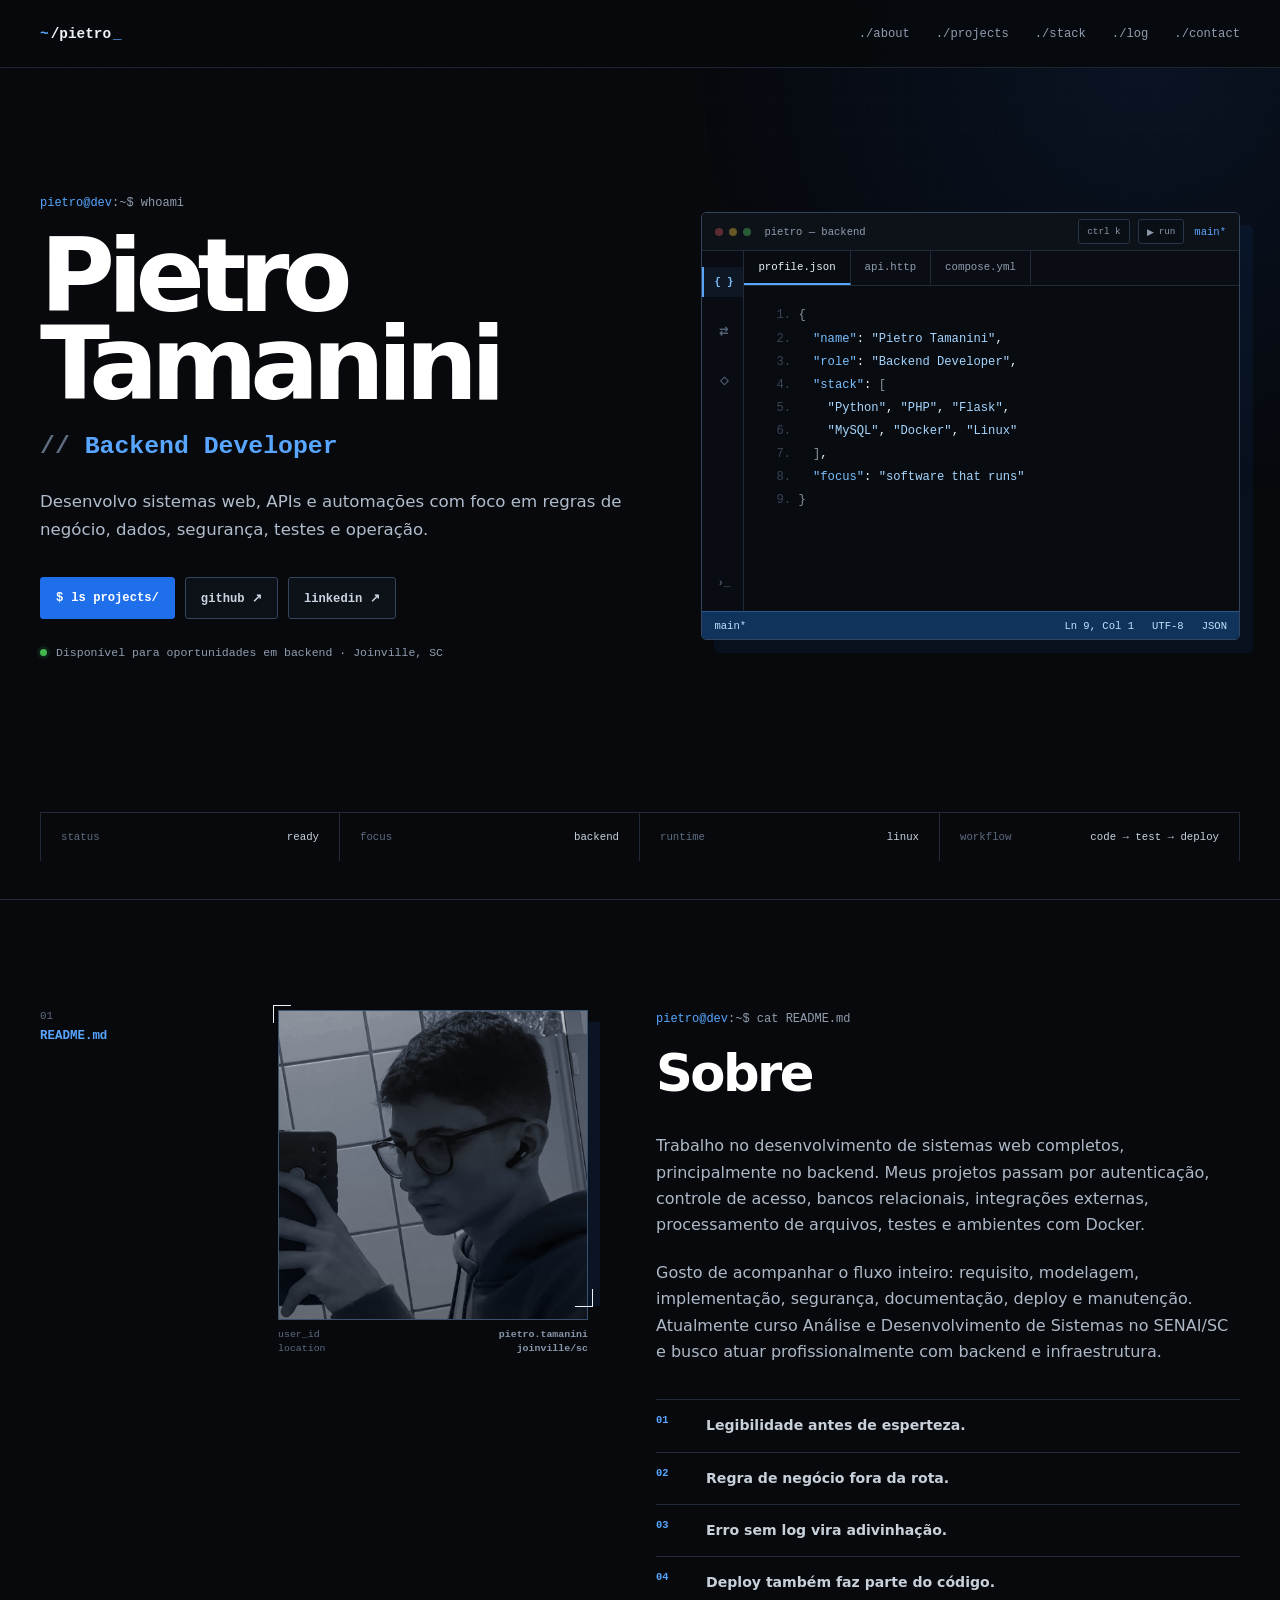
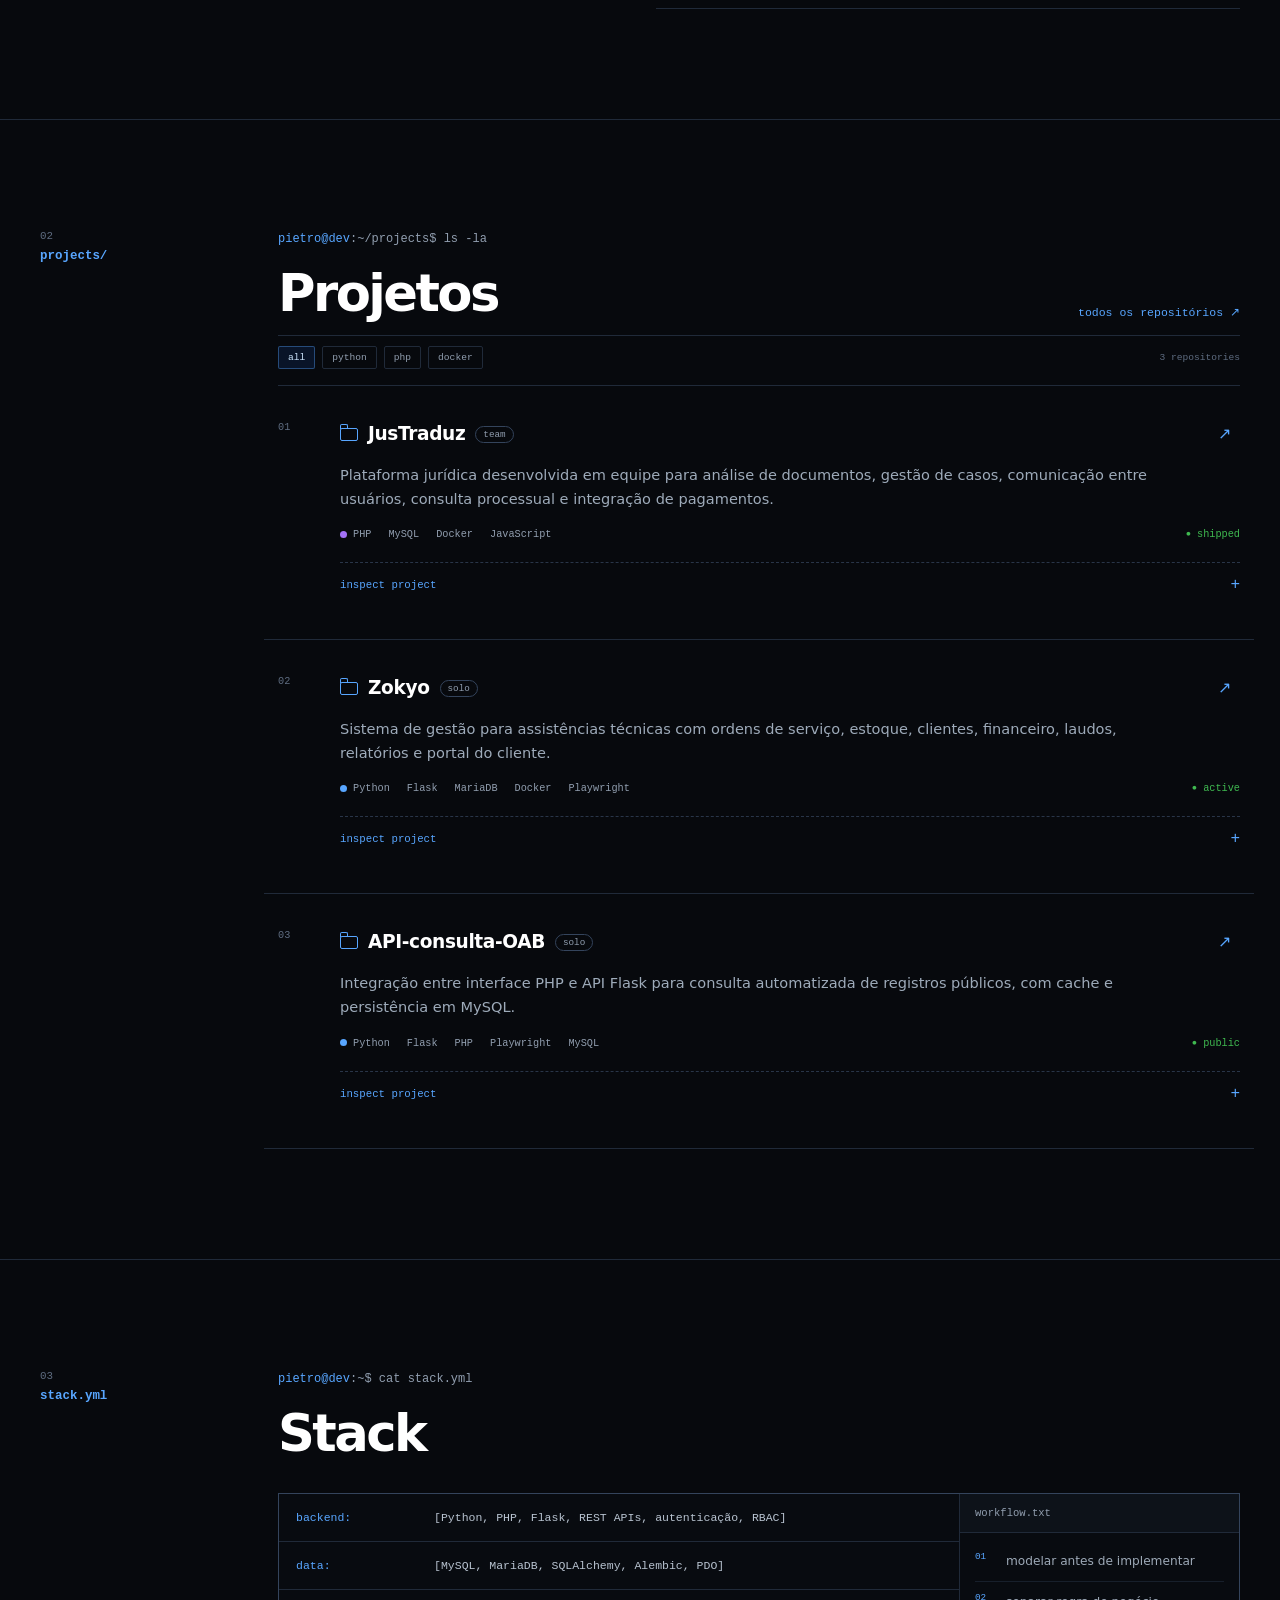
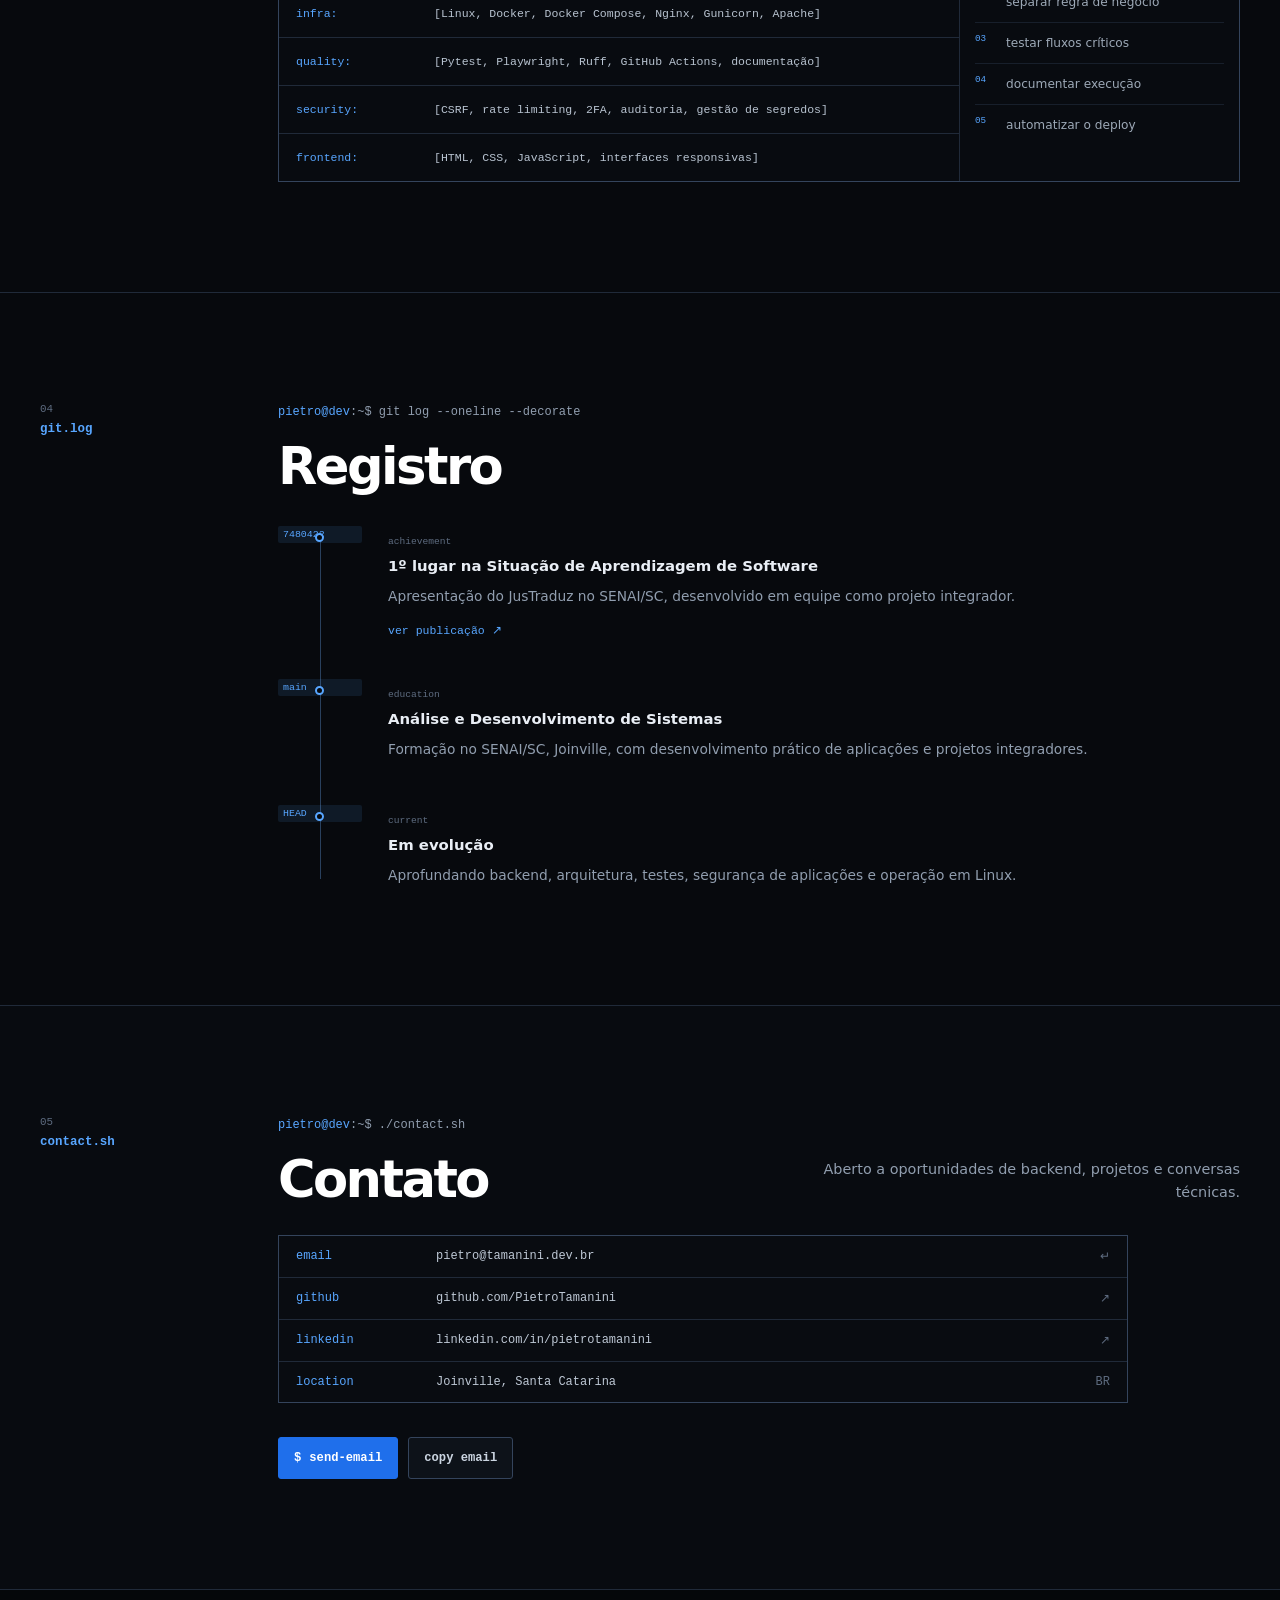
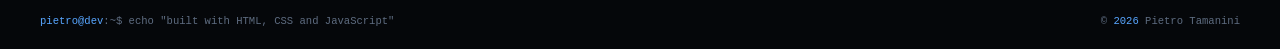
==== index.html @ c12c72de "melhoria do portifolio" ====
<!doctype html>
<html lang="pt-BR">
<head>
  <meta charset="utf-8">
  <meta name="viewport" content="width=device-width, initial-scale=1">
  <meta name="theme-color" content="#07090d">
  <meta name="color-scheme" content="dark">

  <title>Pietro Tamanini — Backend Developer</title>
  <meta name="description" content="Portfólio de Pietro Tamanini, desenvolvedor backend com projetos em Python, PHP, APIs REST, MySQL, Docker e Linux.">
  <meta name="author" content="Pietro Tamanini">
  <meta name="robots" content="index, follow">
  <link rel="canonical" href="https://pietro.tamanini.dev.br/">

  <meta property="og:type" content="website">
  <meta property="og:locale" content="pt_BR">
  <meta property="og:title" content="Pietro Tamanini — Backend Developer">
  <meta property="og:description" content="Backend, APIs, bancos de dados, automação e infraestrutura Linux.">
  <meta property="og:url" content="https://pietro.tamanini.dev.br/">
  <meta property="og:image" content="https://pietro.tamanini.dev.br/assets/img/og-cover.png">
  <meta property="og:image:width" content="1200">
  <meta property="og:image:height" content="630">
  <meta property="og:image:alt" content="Portfólio de Pietro Tamanini — Backend Developer">

  <meta name="twitter:card" content="summary_large_image">
  <meta name="twitter:title" content="Pietro Tamanini — Backend Developer">
  <meta name="twitter:description" content="Python, PHP, APIs REST, MySQL, Docker e Linux.">
  <meta name="twitter:image" content="https://pietro.tamanini.dev.br/assets/img/og-cover.png">
  <meta name="twitter:image:alt" content="Portfólio de Pietro Tamanini — Backend Developer">

  <link rel="icon" href="assets/img/favicon.svg" type="image/svg+xml">
  <link rel="apple-touch-icon" href="assets/img/apple-touch-icon.png">
  <link rel="manifest" href="site.webmanifest">
  <script>document.documentElement.classList.add("js");</script>
  <link rel="stylesheet" href="assets/css/style.css?v=20260718-interactive">

  <script type="application/ld+json">
  {
    "@context": "https://schema.org",
    "@type": "Person",
    "name": "Pietro Tamanini",
    "url": "https://pietro.tamanini.dev.br/",
    "image": "https://pietro.tamanini.dev.br/assets/img/pietro-tamanini.jpg",
    "jobTitle": "Desenvolvedor Backend",
    "address": {
      "@type": "PostalAddress",
      "addressLocality": "Joinville",
      "addressRegion": "SC",
      "addressCountry": "BR"
    },
    "sameAs": [
      "https://github.com/PietroTamanini",
      "https://www.linkedin.com/in/pietrotamanini/"
    ],
    "knowsAbout": [
      "Python", "PHP", "Flask", "APIs REST", "MySQL", "MariaDB",
      "Docker", "Linux", "Testes automatizados", "Automação"
    ]
  }
  </script>
</head>
<body>
  <div class="scroll-progress" aria-hidden="true"><span></span></div>
  <a class="skip-link" href="#main">Pular para o conteúdo</a>

  <header class="site-header">
    <div class="container header-inner">
      <a class="terminal-brand" href="#top" aria-label="Início">
        <span class="prompt">~</span><span>/pietro</span><span class="cursor" aria-hidden="true">_</span>
      </a>

      <button class="menu-toggle" type="button" aria-expanded="false" aria-controls="main-nav" aria-label="Abrir menu">
        <span></span><span></span><span></span>
      </button>

      <nav class="main-nav" id="main-nav" aria-label="Navegação principal">
        <a href="#about">./about</a>
        <a href="#projects">./projects</a>
        <a href="#stack">./stack</a>
        <a href="#log">./log</a>
        <a href="#contact">./contact</a>
      </nav>
    </div>
  </header>

  <main id="main">
    <section class="hero" id="top">
      <div class="container hero-grid">
        <div class="hero-copy reveal">
          <p class="command"><span>pietro@dev</span>:~$ whoami</p>
          <h1>Pietro<br>Tamanini</h1>
          <p class="role">Backend Developer</p>
          <p class="hero-text">
            Desenvolvo sistemas web, APIs e automações com foco em regras de negócio,
            dados, segurança, testes e operação.
          </p>

          <div class="hero-actions">
            <a class="button primary" href="#projects"><span>$</span> ls projects/</a>
            <a class="button" href="https://github.com/PietroTamanini" target="_blank" rel="me noopener noreferrer">github ↗</a>
            <a class="button" href="https://www.linkedin.com/in/pietrotamanini/" target="_blank" rel="me noopener noreferrer">linkedin ↗</a>
          </div>

          <div class="status-line">
            <span class="status-dot" aria-hidden="true"></span>
            Disponível para oportunidades em backend · Joinville, SC
          </div>
        </div>

        <div class="workspace reveal" aria-label="Editor com resumo técnico de Pietro Tamanini">
          <div class="workspace-titlebar">
            <div class="editor-dots" aria-hidden="true"><span></span><span></span><span></span></div>
            <span>pietro — backend</span>
            <div class="workspace-actions">
              <button class="workspace-command" type="button" data-command-palette aria-label="Abrir atalhos e comandos">ctrl k</button>
              <button class="workspace-run" type="button" data-run-editor title="Executar arquivo ativo (Ctrl + Enter)"><span aria-hidden="true">▶</span> run</button>
              <span class="workspace-branch">main*</span>
            </div>
          </div>

          <div class="workspace-main">
            <aside class="workspace-sidebar" aria-label="Atalhos do editor">
              <button class="sidebar-icon active" type="button" data-sidebar-file="profile" title="Abrir profile.json" aria-label="Abrir profile.json">{ }</button>
              <button class="sidebar-icon" type="button" data-sidebar-file="api" title="Abrir api.http" aria-label="Abrir api.http">⇄</button>
              <button class="sidebar-icon" type="button" data-sidebar-file="docker" title="Abrir compose.yml" aria-label="Abrir compose.yml">◇</button>
              <button class="sidebar-icon terminal-icon" type="button" data-terminal-toggle title="Abrir terminal (Ctrl + `)" aria-label="Abrir terminal">›_</button>
            </aside>

            <div class="workspace-editor">
              <div class="editor-tabs" role="tablist" aria-label="Arquivos do editor" aria-orientation="horizontal">
                <button class="editor-tab active" type="button" role="tab" aria-selected="true" aria-controls="panel-profile" id="tab-profile" data-editor-tab="profile" tabindex="0">profile.json</button>
                <button class="editor-tab" type="button" role="tab" aria-selected="false" aria-controls="panel-api" id="tab-api" data-editor-tab="api" tabindex="-1">api.http</button>
                <button class="editor-tab" type="button" role="tab" aria-selected="false" aria-controls="panel-docker" id="tab-docker" data-editor-tab="docker" tabindex="-1">compose.yml</button>
              </div>

              <div class="editor-panel active" id="panel-profile" role="tabpanel" aria-labelledby="tab-profile" data-editor-panel="profile">
                <ol class="code-lines">
                  <li><code><span class="syntax-gray">{</span></code></li>
                  <li><code>  <span class="syntax-blue">"name"</span>: <span class="syntax-string">"Pietro Tamanini"</span>,</code></li>
                  <li><code>  <span class="syntax-blue">"role"</span>: <span class="syntax-string">"Backend Developer"</span>,</code></li>
                  <li><code>  <span class="syntax-blue">"stack"</span>: <span class="syntax-gray">[</span></code></li>
                  <li><code>    <span class="syntax-string">"Python"</span>, <span class="syntax-string">"PHP"</span>, <span class="syntax-string">"Flask"</span>,</code></li>
                  <li><code>    <span class="syntax-string">"MySQL"</span>, <span class="syntax-string">"Docker"</span>, <span class="syntax-string">"Linux"</span></code></li>
                  <li><code>  <span class="syntax-gray">]</span>,</code></li>
                  <li><code>  <span class="syntax-blue">"focus"</span>: <span class="syntax-string">"software that runs"</span></code></li>
                  <li><code><span class="syntax-gray">}</span></code></li>
                </ol>
              </div>

              <div class="editor-panel" id="panel-api" role="tabpanel" aria-labelledby="tab-api" data-editor-panel="api" hidden>
                <ol class="code-lines">
                  <li><code><span class="syntax-comment">### health check</span></code></li>
                  <li><code><span class="syntax-method">GET</span> <span class="syntax-string">https://api.local/health</span></code></li>
                  <li><code>Accept: application/json</code></li>
                  <li><code></code></li>
                  <li><code><span class="syntax-gray">HTTP/1.1</span> <span class="syntax-number">200</span> OK</code></li>
                  <li><code><span class="syntax-gray">{</span></code></li>
                  <li><code>  <span class="syntax-blue">"status"</span>: <span class="syntax-string">"ready"</span>,</code></li>
                  <li><code>  <span class="syntax-blue">"database"</span>: <span class="syntax-string">"connected"</span></code></li>
                  <li><code><span class="syntax-gray">}</span></code></li>
                </ol>
              </div>

              <div class="editor-panel" id="panel-docker" role="tabpanel" aria-labelledby="tab-docker" data-editor-panel="docker" hidden>
                <ol class="code-lines">
                  <li><code><span class="syntax-blue">services</span>:</code></li>
                  <li><code>  <span class="syntax-blue">app</span>:</code></li>
                  <li><code>    build: .</code></li>
                  <li><code>    depends_on:</code></li>
                  <li><code>      - database</code></li>
                  <li><code>  <span class="syntax-blue">database</span>:</code></li>
                  <li><code>    image: mariadb:latest</code></li>
                  <li><code>    restart: unless-stopped</code></li>
                  <li><code><span class="syntax-comment"># reproducible by default</span></code></li>
                </ol>
              </div>
            </div>
          </div>

          <div class="workspace-terminal" data-workspace-terminal aria-hidden="true">
            <div class="terminal-toolbar">
              <span>TERMINAL</span>
              <span class="terminal-shortcut">ctrl + `</span>
              <button type="button" data-terminal-close aria-label="Fechar terminal">×</button>
            </div>
            <div class="terminal-output" id="terminal-output" aria-live="polite" aria-atomic="false">
              <p><span class="terminal-prompt">pietro@dev:~$</span> <span>type <code>help</code> to list commands</span></p>
            </div>
            <form class="terminal-form" data-terminal-form autocomplete="off">
              <label for="terminal-input" class="sr-only">Comando do terminal</label>
              <span class="terminal-prompt" aria-hidden="true">pietro@dev:~$</span>
              <input id="terminal-input" name="command" type="text" inputmode="text" spellcheck="false" autocapitalize="off" placeholder="help" aria-describedby="terminal-hint">
              <button type="submit">run</button>
            </form>
            <p class="terminal-hint" id="terminal-hint">Atalhos: / abre o terminal · Ctrl+Enter executa o arquivo · Ctrl+K abre comandos</p>
          </div>

          <div class="editor-status" aria-live="polite">
            <span>main*</span>
            <span id="editor-position">Ln 9, Col 1</span>
            <span>UTF-8</span>
            <span id="editor-language">JSON</span>
          </div>
        </div>
      </div>

      <div class="container runtime-strip reveal" aria-label="Resumo profissional">
        <div><span>status</span><strong>ready</strong></div>
        <div><span>focus</span><strong>backend</strong></div>
        <div><span>runtime</span><strong>linux</strong></div>
        <div><span>workflow</span><strong>code → test → deploy</strong></div>
      </div>
    </section>

    <section class="section" id="about">
      <div class="container section-grid">
        <header class="section-label reveal">
          <span>01</span>
          <p>README.md</p>
        </header>

        <div class="section-content about-layout reveal">
          <div class="portrait-frame">
            <picture>
              <source srcset="assets/img/pietro-tamanini.webp" type="image/webp">
              <img src="assets/img/pietro-tamanini.jpg" alt="Pietro Tamanini" width="900" height="900" loading="lazy">
            </picture>
            <span class="portrait-corner corner-a" aria-hidden="true"></span>
            <span class="portrait-corner corner-b" aria-hidden="true"></span>
            <div class="portrait-meta"><span>user_id</span><strong>pietro.tamanini</strong><span>location</span><strong>joinville/sc</strong></div>
          </div>

          <div class="readme">
            <p class="command"><span>pietro@dev</span>:~$ cat README.md</p>
            <h2>Sobre</h2>
            <p>
              Trabalho no desenvolvimento de sistemas web completos, principalmente no backend.
              Meus projetos passam por autenticação, controle de acesso, bancos relacionais,
              integrações externas, processamento de arquivos, testes e ambientes com Docker.
            </p>
            <p>
              Gosto de acompanhar o fluxo inteiro: requisito, modelagem, implementação, segurança,
              documentação, deploy e manutenção. Atualmente curso Análise e Desenvolvimento de
              Sistemas no SENAI/SC e busco atuar profissionalmente com backend e infraestrutura.
            </p>

            <div class="principles" aria-label="Princípios de desenvolvimento">
              <div><span>01</span><p>Legibilidade antes de esperteza.</p></div>
              <div><span>02</span><p>Regra de negócio fora da rota.</p></div>
              <div><span>03</span><p>Erro sem log vira adivinhação.</p></div>
              <div><span>04</span><p>Deploy também faz parte do código.</p></div>
            </div>
          </div>
        </div>
      </div>
    </section>

    <section class="section" id="projects">
      <div class="container section-grid">
        <header class="section-label reveal">
          <span>02</span>
          <p>projects/</p>
        </header>

        <div class="section-content reveal">
          <div class="section-title-row">
            <div>
              <p class="command"><span>pietro@dev</span>:~/projects$ ls -la</p>
              <h2>Projetos</h2>
            </div>
            <a class="plain-link" href="https://github.com/PietroTamanini?tab=repositories" target="_blank" rel="noopener noreferrer">todos os repositórios ↗</a>
          </div>

          <div class="project-toolbar">
            <div class="project-filters" role="group" aria-label="Filtrar projetos por tecnologia">
              <button class="project-filter active" type="button" data-project-filter="all" aria-pressed="true">all</button>
              <button class="project-filter" type="button" data-project-filter="python" aria-pressed="false">python</button>
              <button class="project-filter" type="button" data-project-filter="php" aria-pressed="false">php</button>
              <button class="project-filter" type="button" data-project-filter="docker" aria-pressed="false">docker</button>
            </div>
            <p class="project-count" aria-live="polite"><span id="project-count">3</span> repositories</p>
          </div>

          <div class="repo-list">
            <article class="repo-item featured" data-project-stack="php mysql docker javascript">
              <div class="repo-index">01</div>
              <div class="repo-main">
                <div class="repo-header">
                  <div>
                    <span class="folder-icon" aria-hidden="true"></span>
                    <h3><a href="https://github.com/TeamGHCP/JusTraduz" target="_blank" rel="noopener noreferrer">JusTraduz</a></h3>
                    <span class="visibility">team</span>
                  </div>
                  <a class="repo-link" href="https://github.com/TeamGHCP/JusTraduz" target="_blank" rel="noopener noreferrer" aria-label="Abrir JusTraduz no GitHub">↗</a>
                </div>
                <p class="repo-description">
                  Plataforma jurídica desenvolvida em equipe para análise de documentos, gestão de casos,
                  comunicação entre usuários, consulta processual e integração de pagamentos.
                </p>
                <div class="repo-footer">
                  <span><i class="language php"></i>PHP</span>
                  <span>MySQL</span>
                  <span>Docker</span>
                  <span>JavaScript</span>
                  <span class="repo-state">shipped</span>
                </div>

                <details class="repo-inspect">
                  <summary><span class="inspect-label">inspect project</span><span class="inspect-toggle" aria-hidden="true">+</span></summary>
                  <div class="inspect-grid">
                    <div>
                      <strong>Minha atuação</strong>
                      <p>Backend, integrações, banco de dados, segurança, infraestrutura e evolução do produto.</p>
                    </div>
                    <div>
                      <strong>Implementações</strong>
                      <p>RBAC, auditoria, armazenamento privado, filas de processamento, pagamentos e Docker.</p>
                    </div>
                    <pre aria-label="Fluxo simplificado"><code>client
  └─&gt; PHP application
       ├─&gt; MySQL
       ├─&gt; payment gateway
       └─&gt; document pipeline</code></pre>
                  </div>
                  <a class="inspect-link" href="https://www.linkedin.com/posts/guilherme-arthur-silveira_enfim-3-semestre-finalizado-hoje-foi-o-ugcPost-7480422148482916352-v_en/" target="_blank" rel="noopener noreferrer">1º lugar no SENAI/SC ↗</a>
                </details>
              </div>
            </article>

            <article class="repo-item" data-project-stack="python flask mariadb docker playwright">
              <div class="repo-index">02</div>
              <div class="repo-main">
                <div class="repo-header">
                  <div>
                    <span class="folder-icon" aria-hidden="true"></span>
                    <h3><a href="https://github.com/PietroTamanini/Zokyo" target="_blank" rel="noopener noreferrer">Zokyo</a></h3>
                    <span class="visibility">solo</span>
                  </div>
                  <a class="repo-link" href="https://github.com/PietroTamanini/Zokyo" target="_blank" rel="noopener noreferrer" aria-label="Abrir Zokyo no GitHub">↗</a>
                </div>
                <p class="repo-description">
                  Sistema de gestão para assistências técnicas com ordens de serviço, estoque,
                  clientes, financeiro, laudos, relatórios e portal do cliente.
                </p>
                <div class="repo-footer">
                  <span><i class="language python"></i>Python</span>
                  <span>Flask</span>
                  <span>MariaDB</span>
                  <span>Docker</span>
                  <span>Playwright</span>
                  <span class="repo-state">active</span>
                </div>

                <details class="repo-inspect">
                  <summary><span class="inspect-label">inspect project</span><span class="inspect-toggle" aria-hidden="true">+</span></summary>
                  <div class="inspect-grid">
                    <div>
                      <strong>Arquitetura</strong>
                      <p>Flask, blueprints, camada de serviços, SQLAlchemy, migrations e configuração por ambiente.</p>
                    </div>
                    <div>
                      <strong>Qualidade</strong>
                      <p>Pytest, Playwright, Ruff, health checks, Gunicorn, Nginx e Docker Compose.</p>
                    </div>
                    <pre aria-label="Estrutura simplificada"><code>app/
  ├─ routes/
  ├─ services/
  ├─ models/
  └─ templates/
tests/
migrations/</code></pre>
                  </div>
                </details>
              </div>
            </article>

            <article class="repo-item" data-project-stack="python php flask playwright mysql">
              <div class="repo-index">03</div>
              <div class="repo-main">
                <div class="repo-header">
                  <div>
                    <span class="folder-icon" aria-hidden="true"></span>
                    <h3><a href="https://github.com/PietroTamanini/API-consulta-OAB" target="_blank" rel="noopener noreferrer">API-consulta-OAB</a></h3>
                    <span class="visibility">solo</span>
                  </div>
                  <a class="repo-link" href="https://github.com/PietroTamanini/API-consulta-OAB" target="_blank" rel="noopener noreferrer" aria-label="Abrir API Consulta OAB no GitHub">↗</a>
                </div>
                <p class="repo-description">
                  Integração entre interface PHP e API Flask para consulta automatizada de registros públicos,
                  com cache e persistência em MySQL.
                </p>
                <div class="repo-footer">
                  <span><i class="language python"></i>Python</span>
                  <span>Flask</span>
                  <span>PHP</span>
                  <span>Playwright</span>
                  <span>MySQL</span>
                  <span class="repo-state">public</span>
                </div>

                <details class="repo-inspect">
                  <summary><span class="inspect-label">inspect project</span><span class="inspect-toggle" aria-hidden="true">+</span></summary>
                  <div class="inspect-grid">
                    <div>
                      <strong>Fluxo</strong>
                      <p>Consulta local, chamada à API, automação controlada, normalização e persistência.</p>
                    </div>
                    <div>
                      <strong>Objetivo</strong>
                      <p>Reduzir consultas repetidas e disponibilizar uma interface única para consumo dos dados.</p>
                    </div>
                    <pre aria-label="Fluxo simplificado"><code>PHP client
  └─&gt; Flask API
       ├─&gt; cache lookup
       ├─&gt; browser task
       └─&gt; MySQL persist</code></pre>
                  </div>
                </details>
              </div>
            </article>
          </div>
        </div>
      </div>
    </section>

    <section class="section" id="stack">
      <div class="container section-grid">
        <header class="section-label reveal">
          <span>03</span>
          <p>stack.yml</p>
        </header>

        <div class="section-content reveal">
          <p class="command"><span>pietro@dev</span>:~$ cat stack.yml</p>
          <h2>Stack</h2>

          <div class="stack-console">
            <div class="stack-file" role="table" aria-label="Competências técnicas">
              <div class="stack-row" role="row">
                <span class="stack-key" role="cell">backend:</span>
                <span role="cell">[Python, PHP, Flask, REST APIs, autenticação, RBAC]</span>
              </div>
              <div class="stack-row" role="row">
                <span class="stack-key" role="cell">data:</span>
                <span role="cell">[MySQL, MariaDB, SQLAlchemy, Alembic, PDO]</span>
              </div>
              <div class="stack-row" role="row">
                <span class="stack-key" role="cell">infra:</span>
                <span role="cell">[Linux, Docker, Docker Compose, Nginx, Gunicorn, Apache]</span>
              </div>
              <div class="stack-row" role="row">
                <span class="stack-key" role="cell">quality:</span>
                <span role="cell">[Pytest, Playwright, Ruff, GitHub Actions, documentação]</span>
              </div>
              <div class="stack-row" role="row">
                <span class="stack-key" role="cell">security:</span>
                <span role="cell">[CSRF, rate limiting, 2FA, auditoria, gestão de segredos]</span>
              </div>
              <div class="stack-row" role="row">
                <span class="stack-key" role="cell">frontend:</span>
                <span role="cell">[HTML, CSS, JavaScript, interfaces responsivas]</span>
              </div>
            </div>
            <aside class="stack-notes" aria-label="Forma de trabalho">
              <p class="stack-notes-title">workflow.txt</p>
              <ul>
                <li><span>01</span> modelar antes de implementar</li>
                <li><span>02</span> separar regra de negócio</li>
                <li><span>03</span> testar fluxos críticos</li>
                <li><span>04</span> documentar execução</li>
                <li><span>05</span> automatizar o deploy</li>
              </ul>
            </aside>
          </div>
        </div>
      </div>
    </section>

    <section class="section" id="log">
      <div class="container section-grid">
        <header class="section-label reveal">
          <span>04</span>
          <p>git.log</p>
        </header>

        <div class="section-content reveal">
          <p class="command"><span>pietro@dev</span>:~$ git log --oneline --decorate</p>
          <h2>Registro</h2>

          <div class="commit-log">
            <article class="commit-item">
              <code class="commit-hash">7480422</code>
              <div>
                <span class="commit-tag">achievement</span>
                <h3>1º lugar na Situação de Aprendizagem de Software</h3>
                <p>Apresentação do JusTraduz no SENAI/SC, desenvolvido em equipe como projeto integrador.</p>
                <a href="https://www.linkedin.com/posts/guilherme-arthur-silveira_enfim-3-semestre-finalizado-hoje-foi-o-ugcPost-7480422148482916352-v_en/" target="_blank" rel="noopener noreferrer">ver publicação ↗</a>
              </div>
            </article>
            <article class="commit-item">
              <code class="commit-hash">main</code>
              <div>
                <span class="commit-tag">education</span>
                <h3>Análise e Desenvolvimento de Sistemas</h3>
                <p>Formação no SENAI/SC, Joinville, com desenvolvimento prático de aplicações e projetos integradores.</p>
              </div>
            </article>
            <article class="commit-item">
              <code class="commit-hash">HEAD</code>
              <div>
                <span class="commit-tag">current</span>
                <h3>Em evolução</h3>
                <p>Aprofundando backend, arquitetura, testes, segurança de aplicações e operação em Linux.</p>
              </div>
            </article>
          </div>
        </div>
      </div>
    </section>

    <section class="section contact-section" id="contact">
      <div class="container section-grid">
        <header class="section-label reveal">
          <span>05</span>
          <p>contact.sh</p>
        </header>

        <div class="section-content contact-content reveal">
          <p class="command"><span>pietro@dev</span>:~$ ./contact.sh</p>
          <div class="contact-heading">
            <h2>Contato</h2>
            <p>Aberto a oportunidades de backend, projetos e conversas técnicas.</p>
          </div>

          <div class="contact-terminal">
            <div><span>email</span><a href="mailto:pietro@tamanini.dev.br">pietro@tamanini.dev.br</a><code>↵</code></div>
            <div><span>github</span><a href="https://github.com/PietroTamanini" target="_blank" rel="me noopener noreferrer">github.com/PietroTamanini</a><code>↗</code></div>
            <div><span>linkedin</span><a href="https://www.linkedin.com/in/pietrotamanini/" target="_blank" rel="me noopener noreferrer">linkedin.com/in/pietrotamanini</a><code>↗</code></div>
            <div><span>location</span><p>Joinville, Santa Catarina</p><code>BR</code></div>
          </div>

          <div class="contact-actions">
            <a class="button primary" href="mailto:pietro@tamanini.dev.br"><span>$</span> send-email</a>
            <button class="button copy-email" type="button" data-email="pietro@tamanini.dev.br">copy email</button>
          </div>
        </div>
      </div>
    </section>
  </main>

  <footer class="site-footer">
    <div class="container footer-inner">
      <p><span>pietro@dev</span>:~$ echo "built with HTML, CSS and JavaScript"</p>
      <p>© <span id="current-year">2026</span> Pietro Tamanini</p>
    </div>
  </footer>

  <div class="command-palette" data-command-dialog role="dialog" aria-modal="true" aria-labelledby="command-title" aria-hidden="true">
    <button class="command-backdrop" type="button" data-command-close tabindex="-1" aria-label="Fechar comandos"></button>
    <div class="command-box">
      <div class="command-search-row">
        <span aria-hidden="true">›</span>
        <label class="sr-only" for="command-search">Pesquisar comando</label>
        <input id="command-search" data-command-search type="search" placeholder="go to projects, open GitHub..." autocomplete="off" spellcheck="false">
        <kbd>esc</kbd>
      </div>
      <p id="command-title" class="command-caption">commands</p>
      <div class="command-list" data-command-list>
        <button type="button" data-command-action="terminal" data-keywords="terminal shell command"><span>Open terminal</span><kbd>ctrl `</kbd></button>
        <button type="button" data-command-target="#projects" data-keywords="projects repositories work"><span>Go to projects</span><kbd>02</kbd></button>
        <button type="button" data-command-target="#stack" data-keywords="stack skills technologies"><span>Go to stack</span><kbd>03</kbd></button>
        <button type="button" data-command-target="#contact" data-keywords="contact email hire"><span>Go to contact</span><kbd>05</kbd></button>
        <a href="https://github.com/PietroTamanini" target="_blank" rel="me noopener noreferrer" data-keywords="github profile repositories"><span>Open GitHub</span><kbd>↗</kbd></a>
        <a href="https://www.linkedin.com/in/pietrotamanini/" target="_blank" rel="me noopener noreferrer" data-keywords="linkedin profile network"><span>Open LinkedIn</span><kbd>↗</kbd></a>
      </div>
      <p class="command-empty" data-command-empty hidden>no command found</p>
    </div>
  </div>

  <div class="toast" role="status" aria-live="polite"></div>
  <script src="assets/js/main.js?v=20260718-interactive" defer></script>
</body>
</html>
---- assets/css/style.css ----
:root {
  --bg: #07090d;
  --bg-deep: #05070a;
  --bg-elevated: #0a0e14;
  --surface: #0d1219;
  --surface-2: #111824;
  --surface-3: #151e2b;
  --border: #202a39;
  --border-strong: #34445c;
  --text: #edf3fa;
  --muted: #919eaf;
  --subtle: #5e6c80;
  --blue: #58a6ff;
  --blue-strong: #1f6feb;
  --blue-bright: #79c0ff;
  --blue-dim: rgba(88, 166, 255, 0.11);
  --green: #3fb950;
  --purple: #a371f7;
  --yellow: #d29922;
  --red: #f85149;
  --max-width: 1200px;
  --header-height: 68px;
  --mono: "SFMono-Regular", Consolas, "Liberation Mono", Menlo, monospace;
  --sans: Inter, ui-sans-serif, system-ui, -apple-system, BlinkMacSystemFont, "Segoe UI", sans-serif;
}

*,
*::before,
*::after { box-sizing: border-box; }

html {
  scroll-behavior: smooth;
  scroll-padding-top: calc(var(--header-height) + 24px);
}

body {
  margin: 0;
  min-width: 320px;
  color: var(--text);
  background: var(--bg);
  font-family: var(--sans);
  line-height: 1.65;
  -webkit-font-smoothing: antialiased;
  text-rendering: optimizeLegibility;
}

body::before {
  position: fixed;
  z-index: -2;
  inset: 0;
  content: "";
  background-image:
    linear-gradient(rgba(255, 255, 255, .017) 1px, transparent 1px),
    linear-gradient(90deg, rgba(255, 255, 255, .017) 1px, transparent 1px);
  background-size: 32px 32px;
  mask-image: linear-gradient(to bottom, #000 0%, transparent 46%);
  pointer-events: none;
}

body::after {
  position: fixed;
  z-index: -1;
  top: 0;
  right: 0;
  width: min(52vw, 780px);
  height: 560px;
  content: "";
  background: radial-gradient(circle at 80% 10%, rgba(31, 111, 235, .10), transparent 62%);
  pointer-events: none;
}

body.menu-open { overflow: hidden; overscroll-behavior: none; }

::selection { color: #fff; background: var(--blue-strong); }

img, svg, picture { display: block; max-width: 100%; }
a { color: inherit; text-decoration: none; }
button, a { -webkit-tap-highlight-color: transparent; }
button { color: inherit; font: inherit; }

:focus-visible { outline: 2px solid var(--blue); outline-offset: 4px; }

.scroll-progress {
  position: fixed;
  z-index: 2000;
  top: 0;
  right: 0;
  left: 0;
  height: 2px;
  pointer-events: none;
}

.scroll-progress span {
  display: block;
  width: 0;
  height: 100%;
  background: var(--blue);
}

.skip-link {
  position: fixed;
  z-index: 9999;
  top: 12px;
  left: 12px;
  padding: 8px 12px;
  color: #fff;
  background: var(--blue-strong);
  font: .8rem var(--mono);
  border-radius: 3px;
  transform: translateY(-150%);
}

.skip-link:focus { transform: translateY(0); }

.container {
  width: min(calc(100% - 44px), var(--max-width));
  margin-inline: auto;
}

.site-header {
  position: sticky;
  z-index: 1000;
  top: 0;
  height: var(--header-height);
  background: rgba(7, 9, 13, .91);
  border-bottom: 1px solid rgba(32, 42, 57, .88);
  backdrop-filter: blur(14px);
}

.header-inner {
  height: 100%;
  display: flex;
  align-items: center;
  justify-content: space-between;
}

.terminal-brand {
  display: inline-flex;
  align-items: center;
  gap: 2px;
  color: var(--text);
  font: 700 .9rem var(--mono);
}

.terminal-brand .prompt,
.command span,
.footer-inner span { color: var(--blue); }

.cursor {
  color: var(--blue);
  animation: blink 1.05s steps(1) infinite;
}

@keyframes blink { 50% { opacity: 0; } }

.main-nav {
  display: flex;
  align-items: center;
  gap: 26px;
}

.main-nav a {
  position: relative;
  color: var(--muted);
  font: .76rem var(--mono);
  transition: color .16s ease;
}

.main-nav a::after {
  position: absolute;
  right: 0;
  bottom: -8px;
  left: 0;
  height: 1px;
  content: "";
  background: var(--blue);
  transform: scaleX(0);
  transform-origin: left;
  transition: transform .16s ease;
}

.main-nav a:hover,
.main-nav a.active,
.main-nav a[aria-current="location"] { color: var(--blue); }
.main-nav a.active::after,
.main-nav a[aria-current="location"]::after { transform: scaleX(1); }

.menu-toggle {
  display: none;
  width: 40px;
  height: 40px;
  padding: 0;
  background: var(--surface);
  border: 1px solid var(--border);
  border-radius: 3px;
  cursor: pointer;
}

.menu-toggle span {
  width: 17px;
  height: 1px;
  display: block;
  margin: 4px auto;
  background: var(--text);
  transition: transform .18s ease, opacity .18s ease;
}

.hero {
  min-height: calc(100vh - var(--header-height));
  min-height: calc(100svh - var(--header-height));
  display: grid;
  align-items: center;
  padding: 88px 0 0;
  border-bottom: 1px solid var(--border);
}

.hero-grid {
  display: grid;
  grid-template-columns: minmax(0, 1fr) minmax(460px, .92fr);
  align-items: center;
  gap: 76px;
}

.command {
  margin: 0 0 20px;
  color: var(--muted);
  font: .75rem/1.5 var(--mono);
}

.hero h1 {
  margin: 0;
  color: #fff;
  font: 790 clamp(3.8rem, 8vw, 7.2rem)/.86 var(--sans);
  letter-spacing: -.072em;
}

.role {
  margin: 24px 0 0;
  color: var(--blue);
  font: 650 clamp(1.15rem, 2vw, 1.55rem)/1.2 var(--mono);
}

.role::before { content: "// "; color: var(--subtle); }

.hero-text {
  max-width: 660px;
  margin: 27px 0 0;
  color: #b1bdcc;
  font-size: 1.04rem;
}

.hero-actions,
.contact-actions {
  display: flex;
  flex-wrap: wrap;
  gap: 10px;
  margin-top: 34px;
}

.button {
  min-height: 42px;
  display: inline-flex;
  align-items: center;
  justify-content: center;
  gap: 8px;
  padding: 9px 15px;
  color: #cbd5e1;
  background: var(--surface);
  border: 1px solid var(--border-strong);
  border-radius: 3px;
  font: 600 .76rem var(--mono);
  cursor: pointer;
  transition: border-color .16s ease, background .16s ease, color .16s ease, transform .16s ease;
}

.button:hover {
  color: #fff;
  background: var(--surface-2);
  border-color: #5a6f8d;
  transform: translateY(-1px);
}

.button.primary {
  color: #fff;
  background: var(--blue-strong);
  border-color: var(--blue-strong);
}

.button.primary:hover { background: #2f81f7; border-color: #2f81f7; }
.button:disabled { opacity: .72; cursor: default; transform: none; }

.status-line {
  display: flex;
  align-items: center;
  gap: 9px;
  margin-top: 27px;
  color: var(--muted);
  font: .72rem var(--mono);
}

.status-dot {
  width: 7px;
  height: 7px;
  background: var(--green);
  border-radius: 50%;
  box-shadow: 0 0 0 3px rgba(63, 185, 80, .11);
}

.workspace {
  overflow: hidden;
  background: #080b10;
  border: 1px solid var(--border-strong);
  border-radius: 5px;
  box-shadow: 13px 13px 0 rgba(31, 111, 235, .07);
}

.workspace-titlebar,
.editor-status {
  display: flex;
  align-items: center;
  min-height: 38px;
  color: var(--muted);
  background: var(--surface);
  font: .66rem var(--mono);
}

.workspace-titlebar {
  gap: 13px;
  padding: 0 13px;
  border-bottom: 1px solid var(--border);
}

.editor-dots { display: flex; gap: 6px; }
.editor-dots span { width: 8px; height: 8px; background: #334052; border-radius: 50%; }
.editor-dots span:first-child { background: #5b2b31; }
.editor-dots span:nth-child(2) { background: #655626; }
.editor-dots span:last-child { background: #285c38; }
.workspace-branch { margin-left: auto; color: var(--blue); }

.workspace-main { display: grid; grid-template-columns: 42px minmax(0, 1fr); min-height: 360px; }
.workspace-sidebar {
  display: flex;
  align-items: center;
  flex-direction: column;
  gap: 19px;
  padding-top: 16px;
  color: #4d5b6d;
  background: #090d13;
  border-right: 1px solid var(--border);
  font: .9rem var(--mono);
}
.sidebar-icon.active { color: var(--blue); }
.workspace-editor { min-width: 0; }

.editor-tabs {
  display: flex;
  overflow-x: auto;
  background: #0a0e14;
  border-bottom: 1px solid var(--border);
  scrollbar-width: none;
}
.editor-tabs::-webkit-scrollbar { display: none; }

.editor-tab {
  min-width: max-content;
  padding: 10px 14px;
  color: var(--muted);
  background: transparent;
  border: 0;
  border-right: 1px solid var(--border);
  border-bottom: 2px solid transparent;
  font: .67rem var(--mono);
  cursor: pointer;
}
.editor-tab:hover { color: var(--text); background: rgba(255, 255, 255, .018); }
.editor-tab.active { color: var(--text); background: #080b10; border-bottom-color: var(--blue); }

.editor-panel { overflow-x: auto; padding: 18px 0 20px; }
.code-lines {
  min-width: 500px;
  margin: 0;
  padding-left: 54px;
  color: #465366;
  font: .76rem/1.9 var(--mono);
}
.code-lines code { color: var(--text); white-space: pre; }
.code-lines li::marker { color: #394454; }
.syntax-blue { color: #79c0ff; }
.syntax-string { color: #a5d6ff; }
.syntax-gray { color: #8b949e; }
.syntax-comment { color: #64748b; }
.syntax-method { color: #ff7b72; }
.syntax-number { color: #d2a8ff; }

.editor-status {
  min-height: 28px;
  justify-content: flex-end;
  gap: 18px;
  padding: 0 12px;
  color: #c3e1ff;
  background: #10335b;
  border-top: 1px solid #24598a;
}
.editor-status span:first-child { margin-right: auto; }

.runtime-strip {
  display: grid;
  grid-template-columns: repeat(4, 1fr);
  margin-top: 78px;
  border-top: 1px solid var(--border);
}
.runtime-strip > div {
  min-width: 0;
  display: flex;
  align-items: center;
  justify-content: space-between;
  gap: 14px;
  padding: 18px 20px;
  border-right: 1px solid var(--border);
  font: .67rem var(--mono);
}
.runtime-strip > div:first-child { border-left: 1px solid var(--border); }
.runtime-strip span { color: var(--subtle); }
.runtime-strip strong { color: #c8d3df; font-weight: 500; text-align: right; }

.section { padding: 110px 0; border-bottom: 1px solid var(--border); }
.section-grid { display: grid; grid-template-columns: 170px minmax(0, 1fr); gap: 68px; }
.section-label { position: sticky; top: calc(var(--header-height) + 34px); align-self: start; }
.section-label span { display: block; margin-bottom: 7px; color: var(--subtle); font: .68rem var(--mono); }
.section-label p { margin: 0; color: var(--blue); font: 600 .78rem var(--mono); }
.section-content h2 { margin: 0 0 34px; color: #fff; font-size: clamp(2.25rem, 4vw, 3.4rem); line-height: 1; letter-spacing: -.05em; }

.about-layout { display: grid; grid-template-columns: minmax(230px, 310px) minmax(0, 1fr); align-items: start; gap: 68px; }
.portrait-frame { position: relative; }
.portrait-frame picture { position: relative; overflow: hidden; aspect-ratio: 1; background: #0b121e; border: 1px solid #38516f; }
.portrait-frame picture::after {
  position: absolute;
  inset: 0;
  content: "";
  background: linear-gradient(180deg, transparent 48%, rgba(7, 9, 13, .46)), rgba(31, 111, 235, .10);
  mix-blend-mode: color;
  pointer-events: none;
}
.portrait-frame img { width: 100%; height: 100%; object-fit: cover; filter: grayscale(1) contrast(1.07) brightness(.78); }
.portrait-frame::after { position: absolute; z-index: -1; top: 12px; right: -12px; bottom: 48px; left: 12px; content: ""; background: #0a1422; }
.portrait-corner { position: absolute; z-index: 2; width: 18px; height: 18px; border-color: var(--blue); }
.corner-a { top: -5px; left: -5px; border-top: 1px solid; border-left: 1px solid; }
.corner-b { right: -5px; bottom: 47px; border-right: 1px solid; border-bottom: 1px solid; }
.portrait-meta { display: grid; grid-template-columns: 1fr auto; gap: 3px 14px; margin-top: 9px; color: var(--subtle); font: .62rem var(--mono); }
.portrait-meta strong { color: #8997aa; font-weight: 600; text-align: right; }

.readme { max-width: 800px; }
.readme > p:not(.command) { margin: 0 0 21px; color: #aeb9c7; font-size: 1rem; }
.principles { margin-top: 34px; border-top: 1px solid var(--border); }
.principles > div { display: grid; grid-template-columns: 42px 1fr; gap: 8px; padding: 14px 0; border-bottom: 1px solid var(--border); }
.principles span { color: var(--blue); font: 650 .65rem var(--mono); }
.principles p { margin: 0; color: #c8d0da; font-size: .88rem; font-weight: 560; }

.section-title-row { display: flex; align-items: end; justify-content: space-between; gap: 24px; margin-bottom: 16px; }
.section-title-row h2 { margin-bottom: 0; }
.plain-link, .commit-item a, .inspect-link { color: var(--blue); font: .72rem var(--mono); }
.plain-link:hover, .commit-item a:hover, .inspect-link:hover { text-decoration: underline; text-underline-offset: 4px; }
.repo-list { border-top: 1px solid var(--border); }

.repo-item {
  position: relative;
  display: grid;
  grid-template-columns: 42px minmax(0, 1fr);
  gap: 20px;
  padding: 32px 14px;
  margin-inline: -14px;
  border-bottom: 1px solid var(--border);
  border-radius: 0;
  box-shadow: none;
  transition: none;
  isolation: isolate;
}

/* Os cards permanecem estáticos. O feedback de interação fica restrito
   aos links e ao summary, evitando qualquer salto visual entre projetos. */
.repo-item::before { content: none; }
.repo-item.featured {
  background: transparent;
  box-shadow: none;
}
.repo-index { padding-top: 3px; color: var(--subtle); font: .64rem var(--mono); }
.repo-header { display: flex; align-items: center; justify-content: space-between; gap: 20px; }
.repo-header > div { display: flex; align-items: center; gap: 10px; min-width: 0; }
.folder-icon { position: relative; width: 18px; height: 13px; flex: 0 0 auto; display: inline-block; border: 1.5px solid var(--blue); border-radius: 2px; }
.folder-icon::before { position: absolute; top: -5px; left: -1.5px; width: 8px; height: 5px; content: ""; border: 1.5px solid var(--blue); border-bottom: 0; border-radius: 2px 2px 0 0; }
.repo-header h3 { min-width: 0; margin: 0; color: #fff; font-size: 1.16rem; letter-spacing: -.02em; overflow-wrap: anywhere; }
.repo-header h3 a:hover { color: var(--blue-bright); }
.visibility { padding: 2px 7px; color: var(--muted); border: 1px solid var(--border-strong); border-radius: 99px; font: .58rem var(--mono); }
.repo-link { color: var(--blue); font: 1rem var(--mono); }
.repo-description { max-width: 850px; margin: 13px 0 17px; color: #9eabba; font-size: .91rem; }
.repo-footer { display: flex; flex-wrap: wrap; align-items: center; gap: 9px 17px; color: var(--muted); font: .64rem var(--mono); }
.repo-footer > span { display: inline-flex; align-items: center; gap: 6px; }
.language { width: 7px; height: 7px; display: inline-block; border-radius: 50%; }
.language.python { background: var(--blue); }
.language.php { background: var(--purple); }
.repo-state { margin-left: auto; color: var(--green); }
.repo-state::before { content: "● "; font-size: .55rem; }

.repo-inspect { margin-top: 22px; border-top: 1px dashed #293548; }
.repo-inspect summary { display: flex; align-items: center; justify-content: space-between; padding: 13px 0 0; color: var(--blue); font: .67rem var(--mono); cursor: pointer; list-style: none; }
.repo-inspect summary::-webkit-details-marker { display: none; }
.repo-inspect summary:focus-visible { border-radius: 2px; }
.repo-inspect summary span:last-child { font-size: 1rem; transition: transform .18s ease; }
.repo-inspect[open] summary span:last-child { transform: rotate(45deg); }
.inspect-grid { display: grid; grid-template-columns: repeat(2, minmax(0, 1fr)); gap: 14px; margin: 17px 0 12px; }
.inspect-grid > div, .inspect-grid pre { margin: 0; padding: 16px; background: #090d13; border: 1px solid var(--border); }
.inspect-grid pre { grid-column: 1 / -1; overflow-x: auto; color: #a5d6ff; font: .7rem/1.65 var(--mono); }
.inspect-grid strong { display: block; margin-bottom: 7px; color: #dce5ef; font: 650 .67rem var(--mono); }
.inspect-grid p { margin: 0; color: var(--muted); font-size: .82rem; }

.stack-console { display: grid; grid-template-columns: minmax(0, 1fr) 280px; background: #080b10; border: 1px solid var(--border-strong); }
.stack-file { min-width: 0; }
.stack-row { display: grid; grid-template-columns: 120px minmax(0, 1fr); gap: 18px; padding: 14px 17px; border-bottom: 1px solid var(--border); font: .72rem/1.65 var(--mono); }
.stack-row:last-child { border-bottom: 0; }
.stack-row:hover { background: rgba(88, 166, 255, .025); }
.stack-key { color: var(--blue); }
.stack-row span:last-child { color: #b8c3d0; }
.stack-notes { border-left: 1px solid var(--border); }
.stack-notes-title { margin: 0; padding: 13px 15px; color: var(--muted); background: var(--surface); border-bottom: 1px solid var(--border); font: .66rem var(--mono); }
.stack-notes ul { margin: 0; padding: 8px 15px; list-style: none; }
.stack-notes li { display: grid; grid-template-columns: 24px 1fr; gap: 7px; padding: 10px 0; color: #9da9b7; border-bottom: 1px solid rgba(32, 42, 57, .65); font-size: .76rem; }
.stack-notes li:last-child { border-bottom: 0; }
.stack-notes li span { color: var(--blue); font: .58rem var(--mono); }

.commit-log { position: relative; }
.commit-log::before { position: absolute; top: 7px; bottom: 16px; left: 42px; width: 1px; content: ""; background: #29405d; }
.commit-item { position: relative; display: grid; grid-template-columns: 84px 1fr; gap: 26px; padding: 0 0 36px; }
.commit-item:last-child { padding-bottom: 0; }
.commit-item::before { position: absolute; top: 7px; left: 37px; width: 9px; height: 9px; content: ""; background: var(--bg); border: 2px solid var(--blue); border-radius: 50%; }
.commit-hash { align-self: start; padding: 3px 5px; color: var(--blue); background: var(--blue-dim); border-radius: 2px; font: .62rem var(--mono); }
.commit-tag { display: inline-block; margin-bottom: 7px; color: var(--subtle); font: .6rem var(--mono); }
.commit-item h3 { margin: 0 0 7px; color: #e9eef5; font-size: .93rem; }
.commit-item p { margin: 0 0 8px; color: var(--muted); font-size: .86rem; }

.contact-section { background: #080b10; }
.contact-heading { display: flex; align-items: end; justify-content: space-between; gap: 28px; margin-bottom: 30px; }
.contact-heading h2 { margin-bottom: 0; }
.contact-heading p { max-width: 430px; margin: 0; color: var(--muted); font-size: .9rem; text-align: right; }
.contact-terminal { max-width: 850px; background: #090c11; border: 1px solid var(--border-strong); }
.contact-terminal > div { display: grid; grid-template-columns: 120px minmax(0, 1fr) auto; gap: 20px; padding: 13px 17px; border-bottom: 1px solid var(--border); font: .75rem var(--mono); }
.contact-terminal > div:last-child { border-bottom: 0; }
.contact-terminal span { color: var(--blue); }
.contact-terminal a, .contact-terminal p { margin: 0; color: #bec8d5; overflow-wrap: anywhere; }
.contact-terminal code { color: var(--subtle); }
.contact-terminal a:hover { color: #fff; text-decoration: underline; text-underline-offset: 4px; }

.site-footer { padding: 25px 0; color: var(--subtle); background: var(--bg-deep); }
.footer-inner { display: flex; align-items: center; justify-content: space-between; gap: 24px; font: .66rem var(--mono); }
.footer-inner p { margin: 0; }

.toast { position: fixed; z-index: 1500; right: 20px; bottom: 20px; padding: 10px 13px; color: #fff; background: #172033; border: 1px solid #40506a; border-radius: 3px; font: .7rem var(--mono); opacity: 0; transform: translateY(10px); pointer-events: none; transition: opacity .18s ease, transform .18s ease; }
.toast.show { opacity: 1; transform: translateY(0); }

.reveal { opacity: 1; transform: none; }
.hero .reveal { animation: intro-rise .5s ease both; }
.hero .workspace { animation-delay: .08s; }
.hero .runtime-strip { animation-delay: .16s; }
@keyframes intro-rise { from { opacity: 0; transform: translateY(10px); } to { opacity: 1; transform: none; } }

@media (max-width: 1020px) {
  .hero-grid { grid-template-columns: 1fr; gap: 58px; }
  .workspace { max-width: 760px; }
  .section-grid { grid-template-columns: 125px minmax(0, 1fr); gap: 42px; }
  .about-layout { grid-template-columns: 240px minmax(0, 1fr); gap: 40px; }
  .stack-console { grid-template-columns: 1fr; }
  .stack-notes { border-top: 1px solid var(--border); border-left: 0; }
}

@media (max-width: 760px) {
  :root { --header-height: 62px; }
  .container { width: min(calc(100% - 28px), var(--max-width)); }
  .js .menu-toggle { display: block; }
  .menu-toggle[aria-expanded="true"] span:first-child { transform: translateY(5px) rotate(45deg); }
  .menu-toggle[aria-expanded="true"] span:nth-child(2) { opacity: 0; }
  .menu-toggle[aria-expanded="true"] span:last-child { transform: translateY(-5px) rotate(-45deg); }
  .main-nav { position: fixed; top: var(--header-height); right: 0; left: 0; max-height: calc(100vh - var(--header-height)); max-height: calc(100dvh - var(--header-height)); display: flex; overflow-y: auto; align-items: stretch; flex-direction: column; gap: 0; padding: 14px; background: #080b10; border-bottom: 1px solid var(--border); overscroll-behavior: contain; }
  .js .main-nav { display: none; }
  .js .main-nav.open { display: flex; }
  .main-nav a { padding: 13px 5px; border-bottom: 1px solid rgba(32, 41, 56, .75); }
  .main-nav a::after { display: none; }
  .main-nav a:last-child { border-bottom: 0; }

  .hero { min-height: auto; padding: 70px 0 0; }
  .hero h1 { font-size: clamp(3.2rem, 17vw, 5.2rem); }
  .hero-text { font-size: .96rem; }
  .workspace { box-shadow: 8px 8px 0 rgba(31, 111, 235, .07); }
  .workspace-main { grid-template-columns: 34px minmax(0, 1fr); min-height: 330px; }
  .workspace-sidebar { font-size: .75rem; }
  .runtime-strip { grid-template-columns: 1fr 1fr; margin-top: 62px; }
  .runtime-strip > div:nth-child(2) { border-right: 1px solid var(--border); }
  .runtime-strip > div:nth-child(n+3) { border-top: 1px solid var(--border); }

  .section { padding: 78px 0; }
  .section-grid { grid-template-columns: 1fr; gap: 24px; }
  .section-label { position: static; display: flex; align-items: center; gap: 10px; padding-bottom: 12px; border-bottom: 1px solid var(--border); }
  .section-label span, .section-label p { margin: 0; }
  .section-content h2 { font-size: 2.45rem; }
  .about-layout { grid-template-columns: 1fr; gap: 40px; }
  .portrait-frame { max-width: 280px; }
  .section-title-row { align-items: flex-start; flex-direction: column; margin-bottom: 18px; }
  .repo-item { grid-template-columns: 30px minmax(0, 1fr); gap: 12px; }
  .inspect-grid { grid-template-columns: 1fr; }
  .inspect-grid pre { grid-column: auto; }
  .repo-state { width: 100%; margin-left: 0; }
  .stack-row { grid-template-columns: 1fr; gap: 4px; }
  .contact-heading { align-items: flex-start; flex-direction: column; }
  .contact-heading p { text-align: left; }
  .contact-terminal > div { grid-template-columns: 1fr auto; gap: 4px 12px; }
  .contact-terminal > div > span { grid-column: 1 / -1; }
  .footer-inner { align-items: flex-start; flex-direction: column; gap: 8px; }
}

@media (max-width: 480px) {
  .hero-actions, .contact-actions { align-items: stretch; flex-direction: column; }
  .button { width: 100%; }
  .status-line { align-items: flex-start; }
  .editor-status { justify-content: space-between; gap: 5px; font-size: .55rem; }
  .editor-status span:nth-child(2) { display: none; }
  .runtime-strip { grid-template-columns: 1fr; }
  .runtime-strip > div { border-top: 1px solid var(--border); border-right: 1px solid var(--border); }
  .runtime-strip > div:first-child { border-top: 0; }
  .repo-header > div { flex-wrap: wrap; }
  .visibility { order: 3; }
  .commit-item { grid-template-columns: 58px 1fr; gap: 17px; }
  .commit-log::before { left: 28px; }
  .commit-item::before { left: 23px; }
}

@media (prefers-reduced-motion: reduce) {
  *, *::before, *::after {
    scroll-behavior: auto !important;
    animation-duration: .01ms !important;
    animation-iteration-count: 1 !important;
    transition-duration: .01ms !important;
  }
  .hero .reveal { animation: none; }
}

/* Bugfixes: editor simulation and projects */
.workspace-editor {
  overflow: hidden;
}

.editor-tab {
  flex: 0 0 auto;
}

.editor-panel {
  min-height: 318px;
  overscroll-behavior-inline: contain;
  scrollbar-width: thin;
  scrollbar-color: var(--border-strong) transparent;
}

.editor-panel::-webkit-scrollbar {
  height: 8px;
}

.editor-panel::-webkit-scrollbar-track {
  background: transparent;
}

.editor-panel::-webkit-scrollbar-thumb {
  background: var(--border-strong);
  border: 2px solid #080b10;
  border-radius: 999px;
}

.code-lines {
  width: max-content;
  min-width: 100%;
  padding-right: 28px;
}

.repo-main,
.inspect-grid > * {
  min-width: 0;
}

.repo-link {
  width: 32px;
  height: 32px;
  display: grid;
  flex: 0 0 32px;
  place-items: center;
  border: 1px solid transparent;
  border-radius: 3px;
}

.repo-link:hover,
.repo-link:focus-visible {
  color: var(--blue-bright);
  background: var(--blue-dim);
  border-color: rgba(88, 166, 255, .24);
}

.repo-inspect summary {
  min-height: 44px;
  padding: 13px 0;
  user-select: none;
}

.repo-inspect[open] summary {
  border-bottom: 1px dashed rgba(41, 53, 72, .7);
}

.inspect-grid {
  margin-top: 16px;
}

.inspect-grid pre {
  width: 100%;
  max-width: 100%;
  overscroll-behavior-inline: contain;
  scrollbar-width: thin;
  scrollbar-color: var(--border-strong) transparent;
}

@media (max-width: 760px) {
  .editor-panel {
    min-height: 300px;
  }

  .code-lines {
    padding-left: 44px;
    padding-right: 18px;
    font-size: .69rem;
  }

  .repo-state {
    width: auto;
    margin-left: 0;
  }
}

@media (max-width: 480px) {
  .workspace-main {
    min-height: 310px;
  }

  .editor-panel {
    min-height: 280px;
  }

  .code-lines {
    padding-left: 40px;
    font-size: .66rem;
  }

  .repo-item {
    grid-template-columns: minmax(0, 1fr);
    gap: 8px;
    padding-inline: 10px;
    margin-inline: -10px;
  }

  .repo-index {
    padding-top: 0;
  }

  .repo-footer {
    gap: 8px 12px;
  }
}


/* Project interaction fix: no card-level hover or focus paint. */
.repo-item,
.repo-item * {
  -webkit-tap-highlight-color: transparent;
}

.repo-item:hover,
.repo-item:focus-within,
.repo-item.featured,
.repo-item.featured:hover,
.repo-item.featured:focus-within {
  background: transparent;
  box-shadow: none;
}

.repo-inspect summary:hover,
.repo-inspect summary:focus-visible {
  color: var(--blue-bright);
}

@media (prefers-reduced-motion: reduce) {
  .repo-item { transition: none; }
}

/* Interactive edition ------------------------------------------------------ */
.sr-only {
  position: absolute !important;
  width: 1px !important;
  height: 1px !important;
  padding: 0 !important;
  margin: -1px !important;
  overflow: hidden !important;
  clip: rect(0, 0, 0, 0) !important;
  white-space: nowrap !important;
  border: 0 !important;
}

.workspace-titlebar { min-width: 0; }
.workspace-titlebar > span:not(.workspace-branch) {
  overflow: hidden;
  text-overflow: ellipsis;
  white-space: nowrap;
}
.workspace-actions {
  display: flex;
  align-items: center;
  gap: 8px;
  margin-left: auto;
}
.workspace-branch { margin-left: 2px; }
.workspace-command,
.workspace-run {
  min-height: 25px;
  display: inline-flex;
  align-items: center;
  justify-content: center;
  gap: 5px;
  padding: 3px 8px;
  color: #8b98aa;
  background: #0a0f16;
  border: 1px solid #293548;
  border-radius: 3px;
  font: .58rem var(--mono);
  cursor: pointer;
  transition: color .16s ease, border-color .16s ease, background .16s ease, transform .16s ease;
}
.workspace-command:hover,
.workspace-command:focus-visible,
.workspace-run:hover,
.workspace-run:focus-visible {
  color: #dbeafe;
  background: #101a29;
  border-color: #3d5f87;
}
.workspace-run:active { transform: translateY(1px); }
.workspace-run.running span { animation: run-pulse .55s ease infinite alternate; }
@keyframes run-pulse { to { opacity: .35; } }

.workspace-sidebar { padding-inline: 0; }
.sidebar-icon {
  width: 100%;
  min-height: 30px;
  display: grid;
  place-items: center;
  padding: 0;
  color: #526175;
  background: transparent;
  border: 0;
  border-left: 2px solid transparent;
  font: 600 .66rem var(--mono);
  cursor: pointer;
  transition: color .16s ease, background .16s ease, border-color .16s ease;
}
.sidebar-icon:hover,
.sidebar-icon:focus-visible {
  color: #b6c7da;
  background: rgba(88, 166, 255, .045);
}
.sidebar-icon.active {
  color: var(--blue-bright);
  background: rgba(88, 166, 255, .07);
  border-left-color: var(--blue);
}
.sidebar-icon.terminal-icon { margin-top: auto; margin-bottom: 13px; }

.code-lines li {
  position: relative;
  padding-right: 18px;
  cursor: text;
  transition: background .14s ease;
}
.code-lines li:hover { background: rgba(88, 166, 255, .035); }
.code-lines li:focus-visible { outline: 1px solid rgba(88, 166, 255, .42); outline-offset: -1px; }
.code-lines li.breakpoint::before {
  position: absolute;
  top: 50%;
  left: -37px;
  width: 7px;
  height: 7px;
  content: "";
  background: #f85149;
  border-radius: 50%;
  box-shadow: 0 0 0 3px rgba(248, 81, 73, .12);
  transform: translateY(-50%);
}

.workspace-terminal {
  max-height: 0;
  overflow: hidden;
  background: #070a0f;
  border-top: 0 solid var(--border);
  opacity: 0;
  transition: max-height .28s ease, opacity .2s ease, border-width .2s ease;
}
.workspace-terminal.open {
  max-height: 330px;
  border-top-width: 1px;
  opacity: 1;
}
.terminal-toolbar {
  min-height: 34px;
  display: flex;
  align-items: center;
  gap: 12px;
  padding: 0 12px;
  color: #9ba8b8;
  background: #0a0e14;
  border-bottom: 1px solid var(--border);
  font: .6rem var(--mono);
  letter-spacing: .08em;
}
.terminal-shortcut { margin-left: auto; color: var(--subtle); letter-spacing: 0; }
.terminal-toolbar button {
  width: 25px;
  height: 25px;
  display: grid;
  place-items: center;
  color: var(--muted);
  background: transparent;
  border: 0;
  font: 1rem var(--mono);
  cursor: pointer;
}
.terminal-toolbar button:hover,
.terminal-toolbar button:focus-visible { color: #fff; background: rgba(255,255,255,.04); }
.terminal-output {
  height: 132px;
  overflow: auto;
  padding: 11px 13px;
  color: #aab6c5;
  font: .68rem/1.7 var(--mono);
  scrollbar-width: thin;
  scrollbar-color: var(--border-strong) transparent;
}
.terminal-output p { margin: 0 0 3px; white-space: pre-wrap; overflow-wrap: anywhere; }
.terminal-output .terminal-success { color: var(--green); }
.terminal-output .terminal-error { color: #ff7b72; }
.terminal-output .terminal-muted { color: var(--subtle); }
.terminal-output code { color: #a5d6ff; }
.terminal-prompt { color: var(--blue-bright); }
.terminal-form {
  display: grid;
  grid-template-columns: auto minmax(0, 1fr) auto;
  align-items: center;
  gap: 8px;
  padding: 8px 12px;
  background: #090d13;
  border-top: 1px solid var(--border);
  font: .68rem var(--mono);
}
.terminal-form input {
  min-width: 0;
  color: #e6edf3;
  background: transparent;
  border: 0;
  outline: 0;
  font: inherit;
}
.terminal-form input::placeholder { color: #455267; }
.terminal-form button {
  padding: 4px 8px;
  color: var(--blue-bright);
  background: var(--blue-dim);
  border: 1px solid rgba(88,166,255,.2);
  border-radius: 2px;
  font: .58rem var(--mono);
  cursor: pointer;
}
.terminal-hint {
  margin: 0;
  padding: 0 12px 8px;
  color: #4f5d70;
  background: #090d13;
  font: .55rem var(--mono);
}

.project-toolbar {
  min-height: 43px;
  display: flex;
  align-items: center;
  justify-content: space-between;
  gap: 18px;
  margin: 12px 0 7px;
  padding: 7px 0;
  border-top: 1px solid var(--border);
}
.project-filters { display: flex; flex-wrap: wrap; gap: 7px; }
.project-filter {
  padding: 5px 9px;
  color: var(--muted);
  background: transparent;
  border: 1px solid var(--border);
  border-radius: 2px;
  font: .6rem var(--mono);
  cursor: pointer;
  transition: color .16s ease, border-color .16s ease, background .16s ease;
}
.project-filter:hover,
.project-filter:focus-visible { color: #d6e7fa; border-color: #3d516c; }
.project-filter.active {
  color: #cfe7ff;
  background: rgba(31,111,235,.12);
  border-color: rgba(88,166,255,.38);
}
.project-count { margin: 0; color: var(--subtle); font: .6rem var(--mono); white-space: nowrap; }
.repo-item[hidden] { display: none; }
.repo-item.filter-enter { animation: filter-enter .28s ease both; }
@keyframes filter-enter { from { opacity: 0; transform: translateY(7px); } to { opacity: 1; transform: none; } }

.repo-header h3 a,
.folder-icon,
.repo-link,
.repo-inspect summary { transition: color .16s ease, border-color .16s ease, background .16s ease, transform .16s ease; }
.repo-main:has(.repo-header h3 a:hover) .folder-icon,
.repo-main:has(.repo-header h3 a:focus-visible) .folder-icon {
  border-color: var(--blue-bright);
  transform: translateY(-2px);
}
.repo-main:has(.repo-header h3 a:hover) .folder-icon::before,
.repo-main:has(.repo-header h3 a:focus-visible) .folder-icon::before { border-color: var(--blue-bright); }
.repo-inspect[open] .inspect-grid,
.repo-inspect[open] .inspect-link { animation: inspect-reveal .28s ease both; }
@keyframes inspect-reveal { from { opacity: 0; transform: translateY(-5px); } to { opacity: 1; transform: none; } }
.repo-inspect summary:hover .inspect-toggle { transform: rotate(10deg) scale(1.12); }
.repo-inspect[open] summary:hover .inspect-toggle { transform: rotate(45deg) scale(1.12); }

.stack-row { cursor: pointer; transition: background .16s ease, padding-left .16s ease; }
.stack-row:hover,
.stack-row:focus-visible { background: rgba(88,166,255,.04); padding-left: 21px; outline: none; }
.stack-row.is-active { background: rgba(31,111,235,.09); box-shadow: inset 2px 0 var(--blue); }

.status-dot { animation: status-pulse 1.8s ease-in-out infinite; }
@keyframes status-pulse {
  50% { box-shadow: 0 0 0 7px rgba(63,185,80,0); }
}

/* Reveal only below the hero; content remains accessible without JS. */
.js .section .reveal {
  opacity: 0;
  transform: translateY(18px);
  transition: opacity .52s ease var(--reveal-delay, 0ms), transform .52s ease var(--reveal-delay, 0ms);
}
.js .section .reveal.visible { opacity: 1; transform: none; }

.command-palette {
  position: fixed;
  z-index: 2200;
  inset: 0;
  display: grid;
  place-items: start center;
  padding: min(14vh, 120px) 18px 18px;
  visibility: hidden;
  opacity: 0;
  transition: opacity .16s ease, visibility 0s linear .16s;
}
.command-palette.open {
  visibility: visible;
  opacity: 1;
  transition-delay: 0s;
}
.command-backdrop {
  position: absolute;
  inset: 0;
  width: 100%;
  height: 100%;
  padding: 0;
  background: rgba(2,5,9,.76);
  border: 0;
  backdrop-filter: blur(5px);
  cursor: default;
}
.command-box {
  position: relative;
  width: min(620px, 100%);
  overflow: hidden;
  background: #090d13;
  border: 1px solid #34455e;
  border-radius: 5px;
  box-shadow: 0 24px 80px rgba(0,0,0,.48);
  transform: translateY(-7px) scale(.99);
  transition: transform .18s ease;
}
.command-palette.open .command-box { transform: none; }
.command-search-row {
  display: grid;
  grid-template-columns: auto minmax(0,1fr) auto;
  align-items: center;
  gap: 10px;
  padding: 12px 14px;
  border-bottom: 1px solid var(--border);
  color: var(--blue-bright);
  font: .8rem var(--mono);
}
.command-search-row input {
  width: 100%;
  color: #e7edf5;
  background: transparent;
  border: 0;
  outline: 0;
  font: .76rem var(--mono);
}
.command-search-row input::placeholder { color: #546176; }
.command-palette kbd {
  padding: 2px 5px;
  color: #7f8da0;
  background: #111823;
  border: 1px solid #293548;
  border-radius: 3px;
  font: .53rem var(--mono);
}
.command-caption { margin: 0; padding: 9px 13px 5px; color: #59677a; font: .55rem var(--mono); text-transform: uppercase; letter-spacing: .08em; }
.command-list { max-height: min(380px, 55vh); overflow: auto; padding: 4px 7px 9px; }
.command-list button,
.command-list a {
  width: 100%;
  min-height: 42px;
  display: flex;
  align-items: center;
  justify-content: space-between;
  gap: 18px;
  padding: 9px 10px;
  color: #aeb9c7;
  background: transparent;
  border: 0;
  border-radius: 3px;
  text-align: left;
  font: .68rem var(--mono);
  cursor: pointer;
}
.command-list button:hover,
.command-list button:focus-visible,
.command-list a:hover,
.command-list a:focus-visible,
.command-list .selected {
  color: #f0f6fc;
  background: rgba(31,111,235,.13);
  outline: none;
}
.command-list [hidden] { display: none; }
.command-empty { margin: 0; padding: 18px; color: var(--subtle); text-align: center; font: .65rem var(--mono); }
body.dialog-open { overflow: hidden; }

@media (max-width: 760px) {
  .workspace-command { display: none; }
  .workspace-run { padding-inline: 7px; }
  .workspace-run span + * { display: none; }
  .workspace-actions { gap: 5px; }
  .workspace-branch { display: none; }
  .project-toolbar { align-items: flex-start; flex-direction: column; gap: 8px; }
  .project-count { align-self: flex-end; margin-top: -29px; }
  .terminal-output { height: 118px; }
}

@media (max-width: 480px) {
  .workspace-titlebar > span:not(.workspace-branch) { max-width: 105px; }
  .workspace-run { font-size: 0; }
  .workspace-run span { font-size: .7rem; }
  .terminal-form { grid-template-columns: auto minmax(0,1fr); }
  .terminal-form button { display: none; }
  .terminal-hint { display: none; }
  .project-filters { gap: 5px; }
  .project-filter { padding: 5px 7px; }
}

@media (prefers-reduced-motion: reduce) {
  .status-dot,
  .workspace-run.running span { animation: none; }
  .js .section .reveal { opacity: 1; transform: none; }
  .repo-item.filter-enter,
  .repo-inspect[open] .inspect-grid,
  .repo-inspect[open] .inspect-link { animation: none; }
}
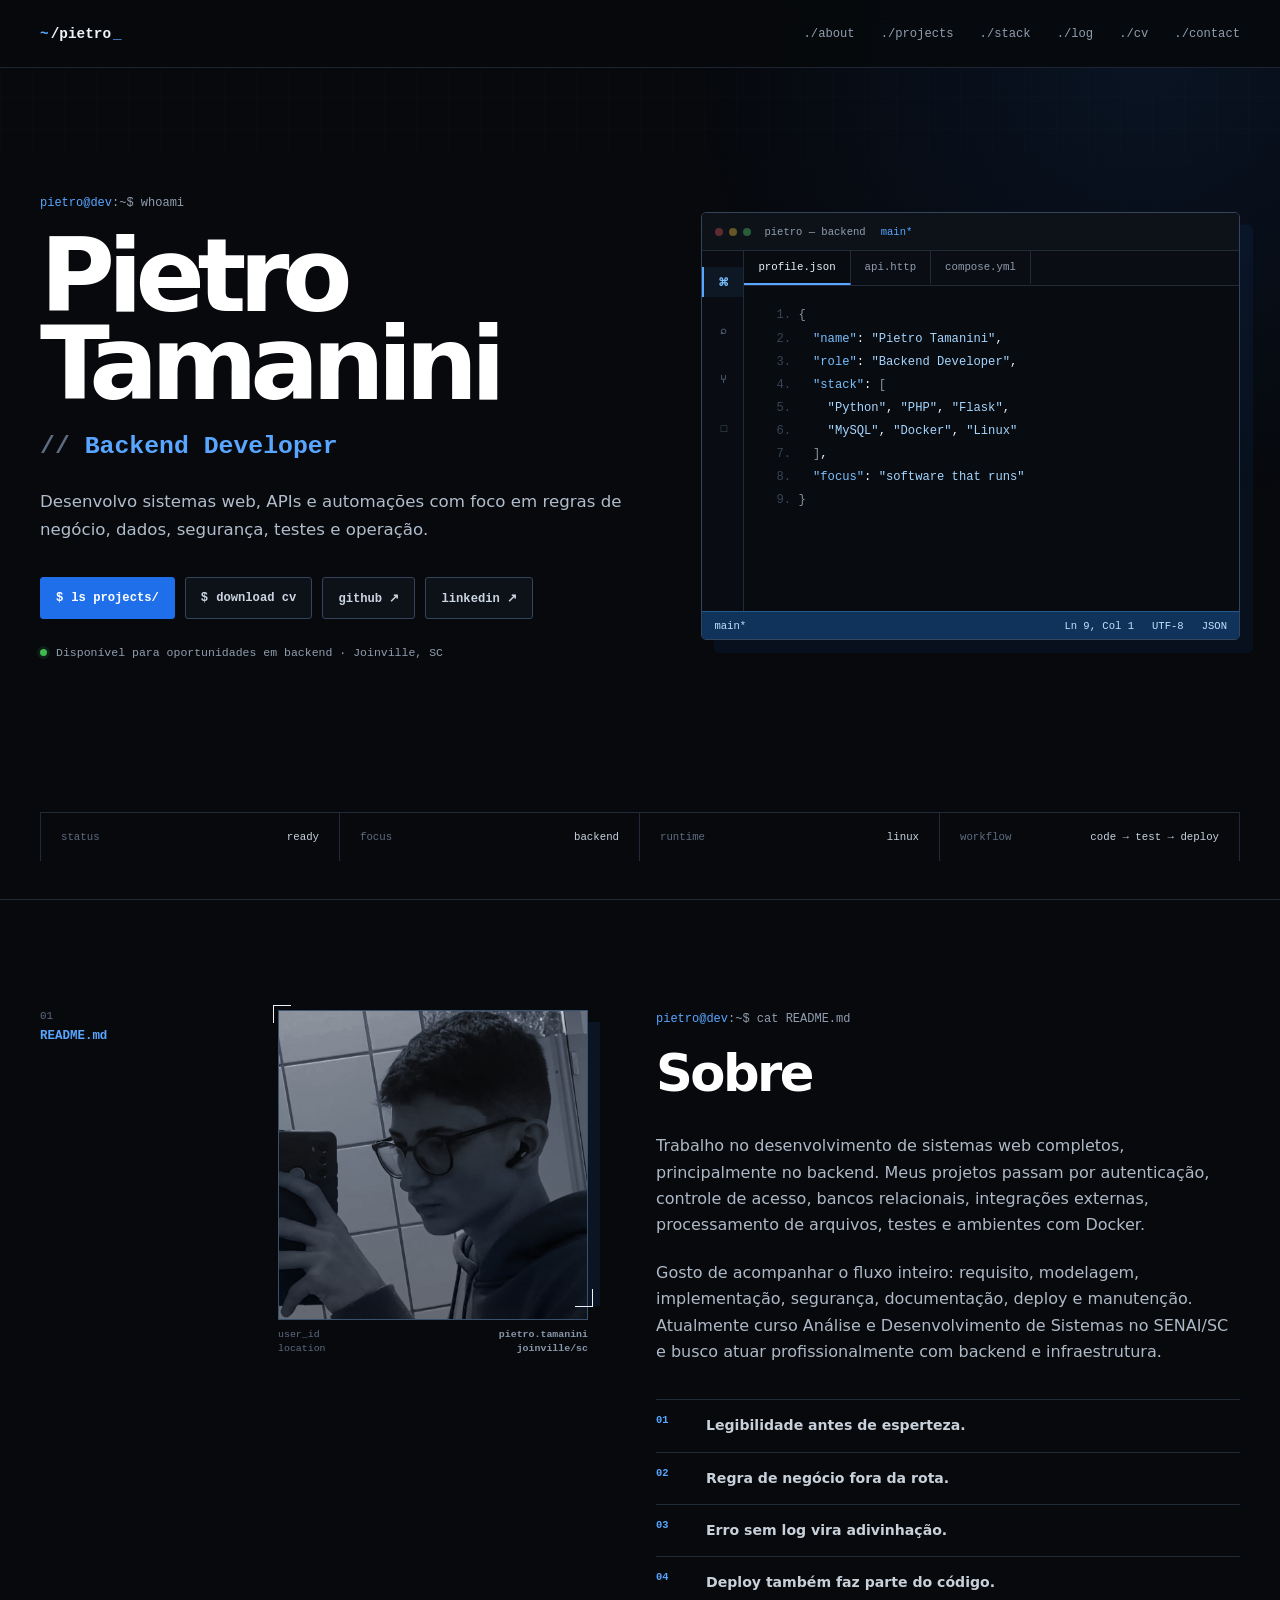
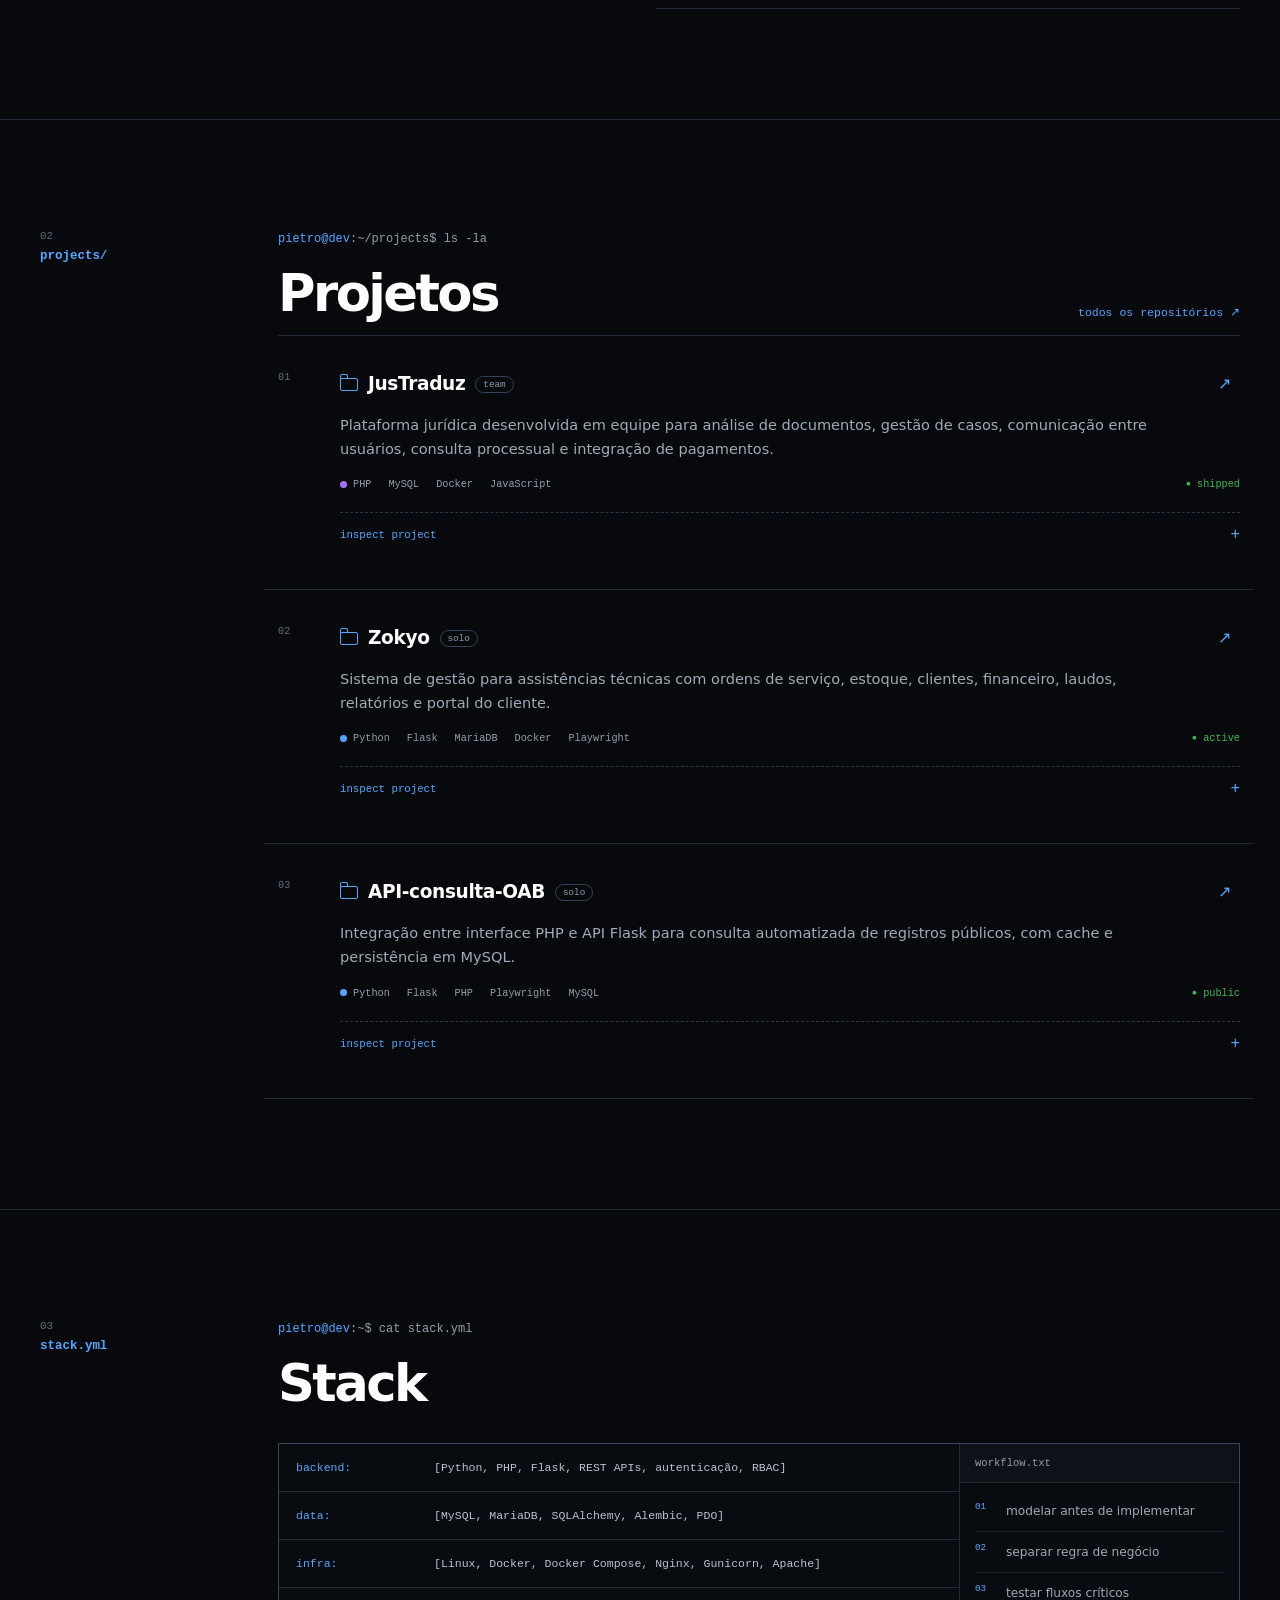
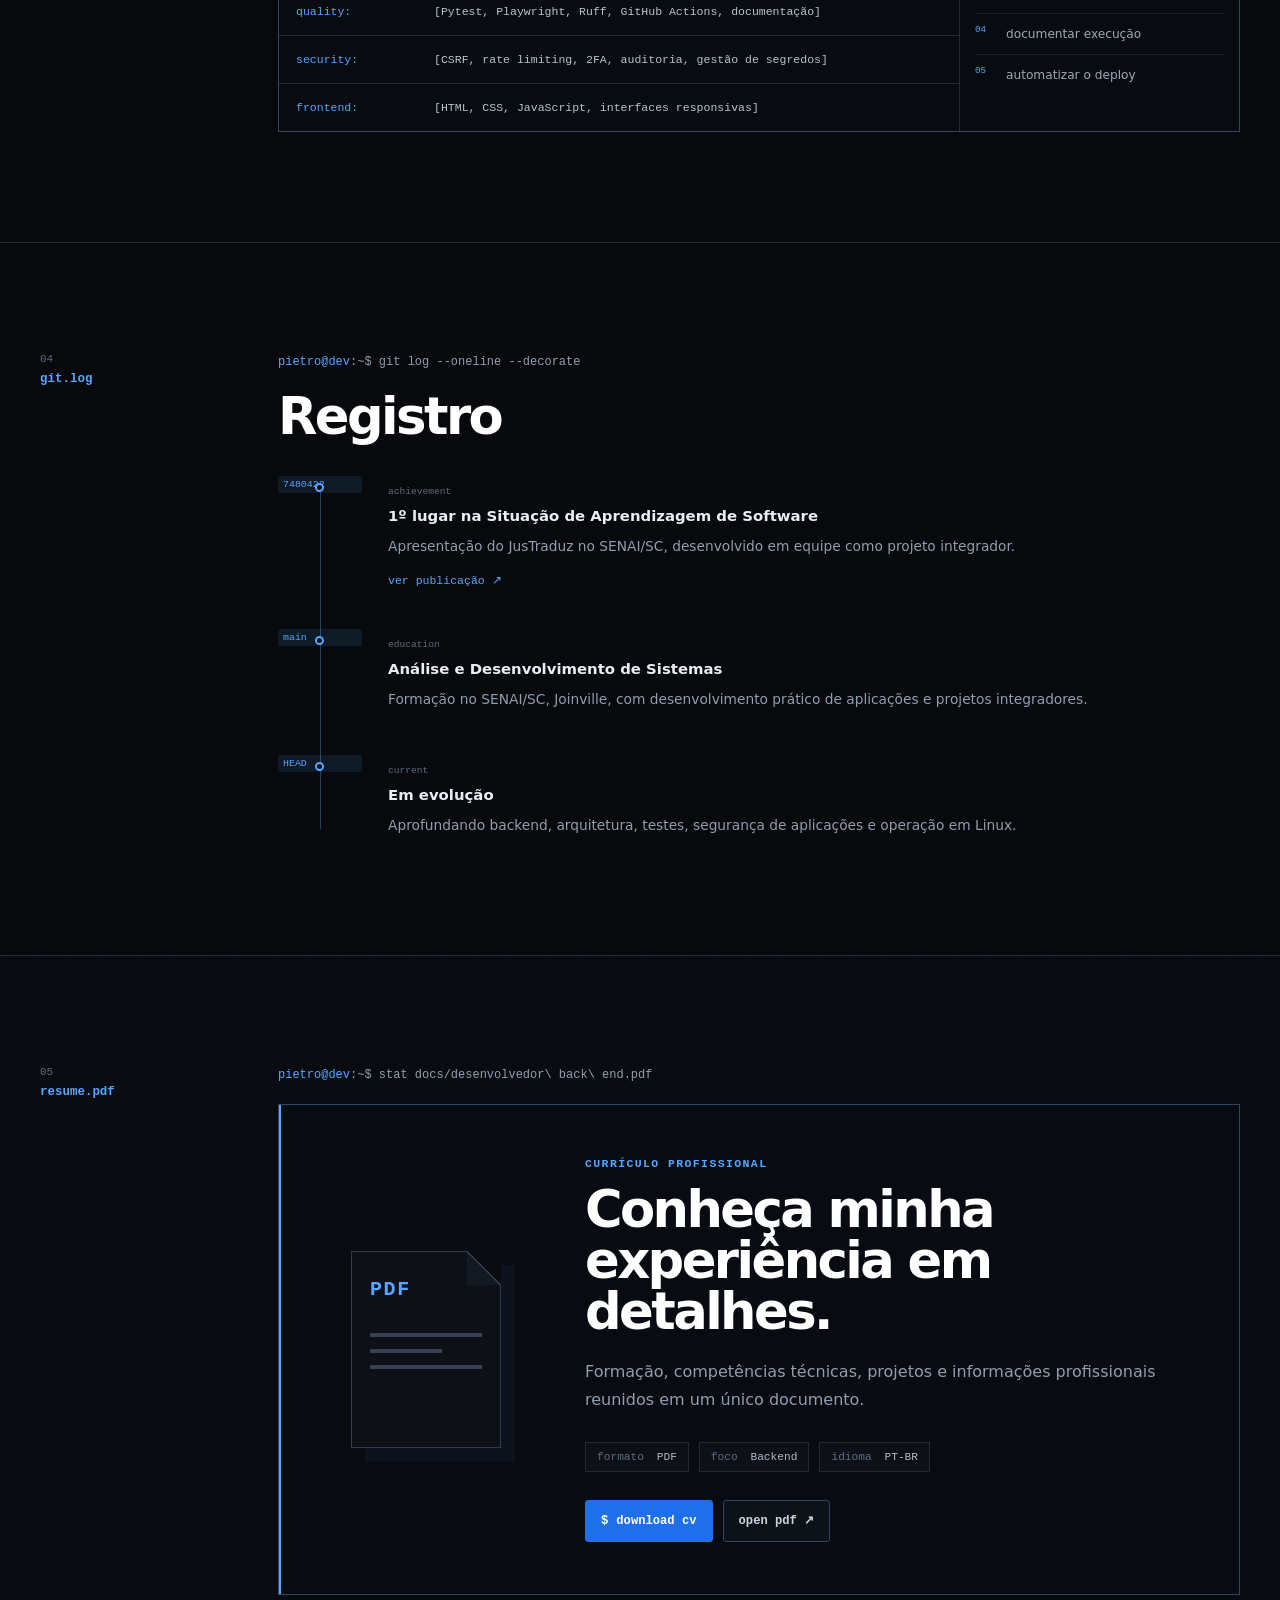
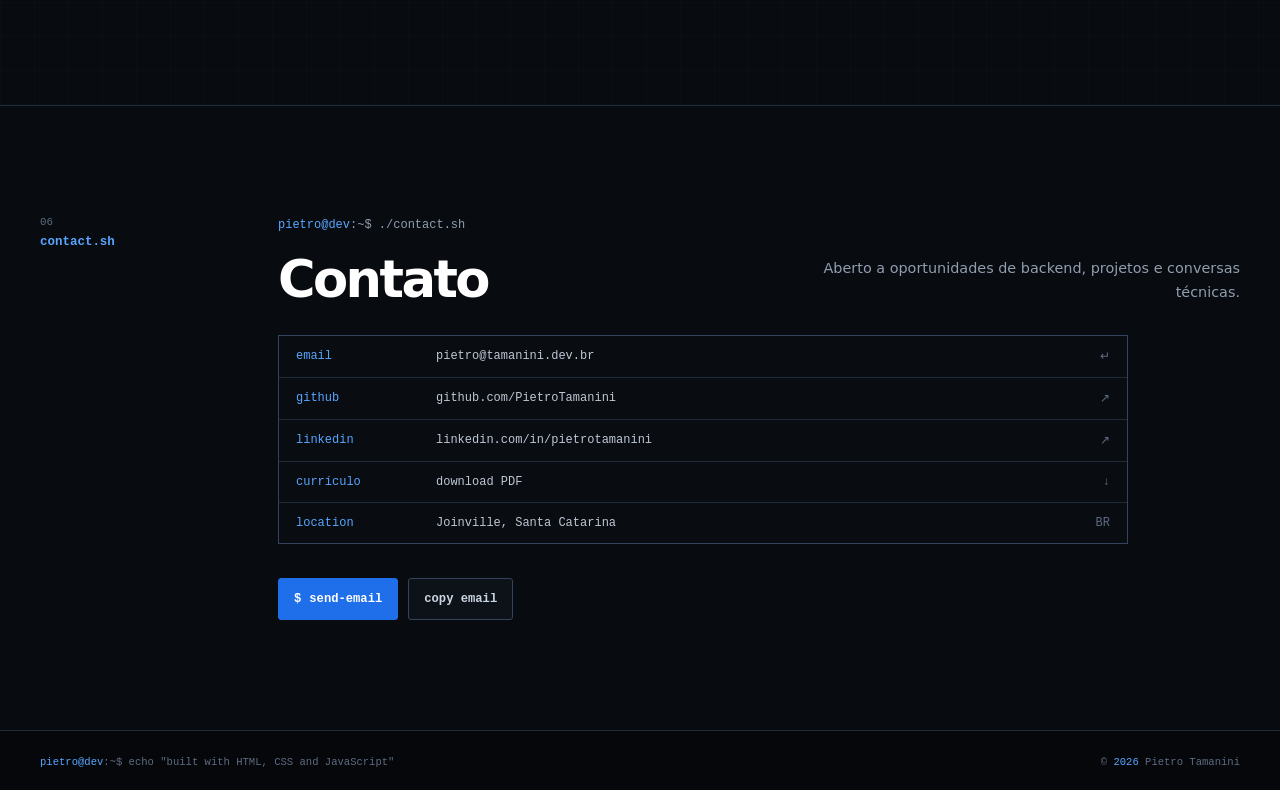
==== commit f0070460: "adição do cv" ====
--- a/index.html
+++ b/index.html
@@ -32,7 +32,7 @@
   <link rel="apple-touch-icon" href="assets/img/apple-touch-icon.png">
   <link rel="manifest" href="site.webmanifest">
   <script>document.documentElement.classList.add("js");</script>
-  <link rel="stylesheet" href="assets/css/style.css?v=20260718-interactive">
+  <link rel="stylesheet" href="assets/css/style.css?v=20260718-cv">
 
   <script type="application/ld+json">
   {
@@ -78,6 +78,7 @@
         <a href="#projects">./projects</a>
         <a href="#stack">./stack</a>
         <a href="#log">./log</a>
+        <a href="#cv">./cv</a>
         <a href="#contact">./contact</a>
       </nav>
     </div>
@@ -97,6 +98,7 @@
 
           <div class="hero-actions">
             <a class="button primary" href="#projects"><span>$</span> ls projects/</a>
+            <a class="button" href="docs/desenvolvedor%20back%20end.pdf" download="Curriculo-Pietro-Tamanini-Backend.pdf"><span>$</span> download cv</a>
             <a class="button" href="https://github.com/PietroTamanini" target="_blank" rel="me noopener noreferrer">github ↗</a>
             <a class="button" href="https://www.linkedin.com/in/pietrotamanini/" target="_blank" rel="me noopener noreferrer">linkedin ↗</a>
           </div>
@@ -111,19 +113,15 @@
           <div class="workspace-titlebar">
             <div class="editor-dots" aria-hidden="true"><span></span><span></span><span></span></div>
             <span>pietro — backend</span>
-            <div class="workspace-actions">
-              <button class="workspace-command" type="button" data-command-palette aria-label="Abrir atalhos e comandos">ctrl k</button>
-              <button class="workspace-run" type="button" data-run-editor title="Executar arquivo ativo (Ctrl + Enter)"><span aria-hidden="true">▶</span> run</button>
-              <span class="workspace-branch">main*</span>
-            </div>
+            <span class="workspace-branch">main*</span>
           </div>
 
           <div class="workspace-main">
-            <aside class="workspace-sidebar" aria-label="Atalhos do editor">
-              <button class="sidebar-icon active" type="button" data-sidebar-file="profile" title="Abrir profile.json" aria-label="Abrir profile.json">{ }</button>
-              <button class="sidebar-icon" type="button" data-sidebar-file="api" title="Abrir api.http" aria-label="Abrir api.http">⇄</button>
-              <button class="sidebar-icon" type="button" data-sidebar-file="docker" title="Abrir compose.yml" aria-label="Abrir compose.yml">◇</button>
-              <button class="sidebar-icon terminal-icon" type="button" data-terminal-toggle title="Abrir terminal (Ctrl + `)" aria-label="Abrir terminal">›_</button>
+            <aside class="workspace-sidebar" aria-hidden="true">
+              <span class="sidebar-icon active">⌘</span>
+              <span class="sidebar-icon">⌕</span>
+              <span class="sidebar-icon">⑂</span>
+              <span class="sidebar-icon">□</span>
             </aside>
 
             <div class="workspace-editor">
@@ -175,24 +173,6 @@
                 </ol>
               </div>
             </div>
-          </div>
-
-          <div class="workspace-terminal" data-workspace-terminal aria-hidden="true">
-            <div class="terminal-toolbar">
-              <span>TERMINAL</span>
-              <span class="terminal-shortcut">ctrl + `</span>
-              <button type="button" data-terminal-close aria-label="Fechar terminal">×</button>
-            </div>
-            <div class="terminal-output" id="terminal-output" aria-live="polite" aria-atomic="false">
-              <p><span class="terminal-prompt">pietro@dev:~$</span> <span>type <code>help</code> to list commands</span></p>
-            </div>
-            <form class="terminal-form" data-terminal-form autocomplete="off">
-              <label for="terminal-input" class="sr-only">Comando do terminal</label>
-              <span class="terminal-prompt" aria-hidden="true">pietro@dev:~$</span>
-              <input id="terminal-input" name="command" type="text" inputmode="text" spellcheck="false" autocapitalize="off" placeholder="help" aria-describedby="terminal-hint">
-              <button type="submit">run</button>
-            </form>
-            <p class="terminal-hint" id="terminal-hint">Atalhos: / abre o terminal · Ctrl+Enter executa o arquivo · Ctrl+K abre comandos</p>
           </div>
 
           <div class="editor-status" aria-live="polite">
@@ -271,18 +251,8 @@
             <a class="plain-link" href="https://github.com/PietroTamanini?tab=repositories" target="_blank" rel="noopener noreferrer">todos os repositórios ↗</a>
           </div>
 
-          <div class="project-toolbar">
-            <div class="project-filters" role="group" aria-label="Filtrar projetos por tecnologia">
-              <button class="project-filter active" type="button" data-project-filter="all" aria-pressed="true">all</button>
-              <button class="project-filter" type="button" data-project-filter="python" aria-pressed="false">python</button>
-              <button class="project-filter" type="button" data-project-filter="php" aria-pressed="false">php</button>
-              <button class="project-filter" type="button" data-project-filter="docker" aria-pressed="false">docker</button>
-            </div>
-            <p class="project-count" aria-live="polite"><span id="project-count">3</span> repositories</p>
-          </div>
-
           <div class="repo-list">
-            <article class="repo-item featured" data-project-stack="php mysql docker javascript">
+            <article class="repo-item featured">
               <div class="repo-index">01</div>
               <div class="repo-main">
                 <div class="repo-header">
@@ -327,7 +297,7 @@
               </div>
             </article>
 
-            <article class="repo-item" data-project-stack="python flask mariadb docker playwright">
+            <article class="repo-item">
               <div class="repo-index">02</div>
               <div class="repo-main">
                 <div class="repo-header">
@@ -374,7 +344,7 @@
               </div>
             </article>
 
-            <article class="repo-item" data-project-stack="python php flask playwright mysql">
+            <article class="repo-item">
               <div class="repo-index">03</div>
               <div class="repo-main">
                 <div class="repo-header">
@@ -518,10 +488,50 @@
       </div>
     </section>
 
+
+    <section class="section cv-section" id="cv">
+      <div class="container section-grid">
+        <header class="section-label reveal">
+          <span>05</span>
+          <p>resume.pdf</p>
+        </header>
+
+        <div class="section-content reveal">
+          <p class="command"><span>pietro@dev</span>:~$ stat docs/desenvolvedor\ back\ end.pdf</p>
+
+          <article class="cv-card">
+            <div class="cv-file" aria-hidden="true">
+              <span class="cv-file-type">PDF</span>
+              <span class="cv-file-lines"></span>
+              <span class="cv-file-lines short"></span>
+              <span class="cv-file-lines"></span>
+            </div>
+
+            <div class="cv-copy">
+              <span class="cv-eyebrow">currículo profissional</span>
+              <h2>Conheça minha experiência em detalhes.</h2>
+              <p>Formação, competências técnicas, projetos e informações profissionais reunidos em um único documento.</p>
+
+              <div class="cv-meta" aria-label="Informações do currículo">
+                <span><strong>formato</strong> PDF</span>
+                <span><strong>foco</strong> Backend</span>
+                <span><strong>idioma</strong> PT-BR</span>
+              </div>
+
+              <div class="cv-actions">
+                <a class="button primary" href="docs/desenvolvedor%20back%20end.pdf" download="Curriculo-Pietro-Tamanini-Backend.pdf"><span>$</span> download cv</a>
+                <a class="button" href="docs/desenvolvedor%20back%20end.pdf" target="_blank" rel="noopener noreferrer">open pdf ↗</a>
+              </div>
+            </div>
+          </article>
+        </div>
+      </div>
+    </section>
+
     <section class="section contact-section" id="contact">
       <div class="container section-grid">
         <header class="section-label reveal">
-          <span>05</span>
+          <span>06</span>
           <p>contact.sh</p>
         </header>
 
@@ -536,6 +546,7 @@
             <div><span>email</span><a href="mailto:pietro@tamanini.dev.br">pietro@tamanini.dev.br</a><code>↵</code></div>
             <div><span>github</span><a href="https://github.com/PietroTamanini" target="_blank" rel="me noopener noreferrer">github.com/PietroTamanini</a><code>↗</code></div>
             <div><span>linkedin</span><a href="https://www.linkedin.com/in/pietrotamanini/" target="_blank" rel="me noopener noreferrer">linkedin.com/in/pietrotamanini</a><code>↗</code></div>
+            <div><span>currículo</span><a href="docs/desenvolvedor%20back%20end.pdf" download="Curriculo-Pietro-Tamanini-Backend.pdf">download PDF</a><code>↓</code></div>
             <div><span>location</span><p>Joinville, Santa Catarina</p><code>BR</code></div>
           </div>
 
@@ -555,29 +566,7 @@
     </div>
   </footer>
 
-  <div class="command-palette" data-command-dialog role="dialog" aria-modal="true" aria-labelledby="command-title" aria-hidden="true">
-    <button class="command-backdrop" type="button" data-command-close tabindex="-1" aria-label="Fechar comandos"></button>
-    <div class="command-box">
-      <div class="command-search-row">
-        <span aria-hidden="true">›</span>
-        <label class="sr-only" for="command-search">Pesquisar comando</label>
-        <input id="command-search" data-command-search type="search" placeholder="go to projects, open GitHub..." autocomplete="off" spellcheck="false">
-        <kbd>esc</kbd>
-      </div>
-      <p id="command-title" class="command-caption">commands</p>
-      <div class="command-list" data-command-list>
-        <button type="button" data-command-action="terminal" data-keywords="terminal shell command"><span>Open terminal</span><kbd>ctrl `</kbd></button>
-        <button type="button" data-command-target="#projects" data-keywords="projects repositories work"><span>Go to projects</span><kbd>02</kbd></button>
-        <button type="button" data-command-target="#stack" data-keywords="stack skills technologies"><span>Go to stack</span><kbd>03</kbd></button>
-        <button type="button" data-command-target="#contact" data-keywords="contact email hire"><span>Go to contact</span><kbd>05</kbd></button>
-        <a href="https://github.com/PietroTamanini" target="_blank" rel="me noopener noreferrer" data-keywords="github profile repositories"><span>Open GitHub</span><kbd>↗</kbd></a>
-        <a href="https://www.linkedin.com/in/pietrotamanini/" target="_blank" rel="me noopener noreferrer" data-keywords="linkedin profile network"><span>Open LinkedIn</span><kbd>↗</kbd></a>
-      </div>
-      <p class="command-empty" data-command-empty hidden>no command found</p>
-    </div>
-  </div>
-
   <div class="toast" role="status" aria-live="polite"></div>
-  <script src="assets/js/main.js?v=20260718-interactive" defer></script>
+  <script src="assets/js/main.js?v=20260718-cv" defer></script>
 </body>
 </html>
--- a/assets/css/style.css
+++ b/assets/css/style.css
@@ -1181,3 +1181,114 @@
   .repo-inspect[open] .inspect-grid,
   .repo-inspect[open] .inspect-link { animation: none; }
 }
+
+/* Curriculum */
+.cv-section {
+  background:
+    linear-gradient(rgba(88, 166, 255, .025) 1px, transparent 1px),
+    linear-gradient(90deg, rgba(88, 166, 255, .025) 1px, transparent 1px),
+    #080b10;
+  background-size: 34px 34px;
+}
+
+.cv-card {
+  position: relative;
+  display: grid;
+  grid-template-columns: 190px minmax(0, 1fr);
+  gap: clamp(28px, 5vw, 64px);
+  align-items: center;
+  overflow: hidden;
+  padding: clamp(28px, 5vw, 52px);
+  background: rgba(9, 12, 17, .94);
+  border: 1px solid var(--border-strong);
+}
+
+.cv-card::before {
+  content: '';
+  position: absolute;
+  inset: 0 auto 0 0;
+  width: 2px;
+  background: var(--blue);
+}
+
+.cv-file {
+  position: relative;
+  width: 150px;
+  aspect-ratio: .76;
+  justify-self: center;
+  padding: 26px 18px;
+  background: #0d1117;
+  border: 1px solid #303b4d;
+  box-shadow: 14px 14px 0 rgba(88, 166, 255, .055);
+  transition: transform .22s ease, box-shadow .22s ease, border-color .22s ease;
+}
+
+.cv-file::after {
+  content: '';
+  position: absolute;
+  top: -1px;
+  right: -1px;
+  width: 34px;
+  height: 34px;
+  background: linear-gradient(225deg, #080b10 49%, #303b4d 50%, #303b4d 52%, #131922 53%);
+}
+
+.cv-card:hover .cv-file {
+  transform: translateY(-4px) rotate(-1deg);
+  border-color: rgba(88, 166, 255, .72);
+  box-shadow: 18px 18px 0 rgba(88, 166, 255, .09);
+}
+
+.cv-file-type {
+  display: block;
+  margin-bottom: 32px;
+  color: var(--blue);
+  font: 700 1.25rem var(--mono);
+  letter-spacing: .08em;
+}
+
+.cv-file-lines {
+  display: block;
+  width: 100%;
+  height: 4px;
+  margin-top: 12px;
+  background: #354153;
+}
+
+.cv-file-lines.short { width: 64%; }
+
+.cv-copy { min-width: 0; }
+.cv-copy h2 { max-width: 760px; margin-bottom: 20px; }
+.cv-copy > p { max-width: 680px; margin: 0; color: var(--muted); line-height: 1.75; }
+.cv-eyebrow { display: block; margin-bottom: 14px; color: var(--blue); font: 600 .72rem var(--mono); text-transform: uppercase; letter-spacing: .12em; }
+
+.cv-meta {
+  display: flex;
+  flex-wrap: wrap;
+  gap: 10px;
+  margin: 28px 0;
+}
+
+.cv-meta span {
+  padding: 8px 11px;
+  color: #aeb9c8;
+  background: #0d1117;
+  border: 1px solid var(--border);
+  font: .7rem var(--mono);
+}
+
+.cv-meta strong { margin-right: 6px; color: var(--subtle); font-weight: 500; }
+.cv-actions { display: flex; flex-wrap: wrap; gap: 10px; }
+
+@media (max-width: 760px) {
+  .cv-card { grid-template-columns: 1fr; padding: 28px 22px; }
+  .cv-file { width: 116px; justify-self: start; }
+  .cv-copy h2 { font-size: 2.15rem; }
+  .cv-actions { align-items: stretch; flex-direction: column; }
+  .cv-actions .button { width: 100%; }
+}
+
+@media (prefers-reduced-motion: reduce) {
+  .cv-file { transition: none; }
+  .cv-card:hover .cv-file { transform: none; }
+}
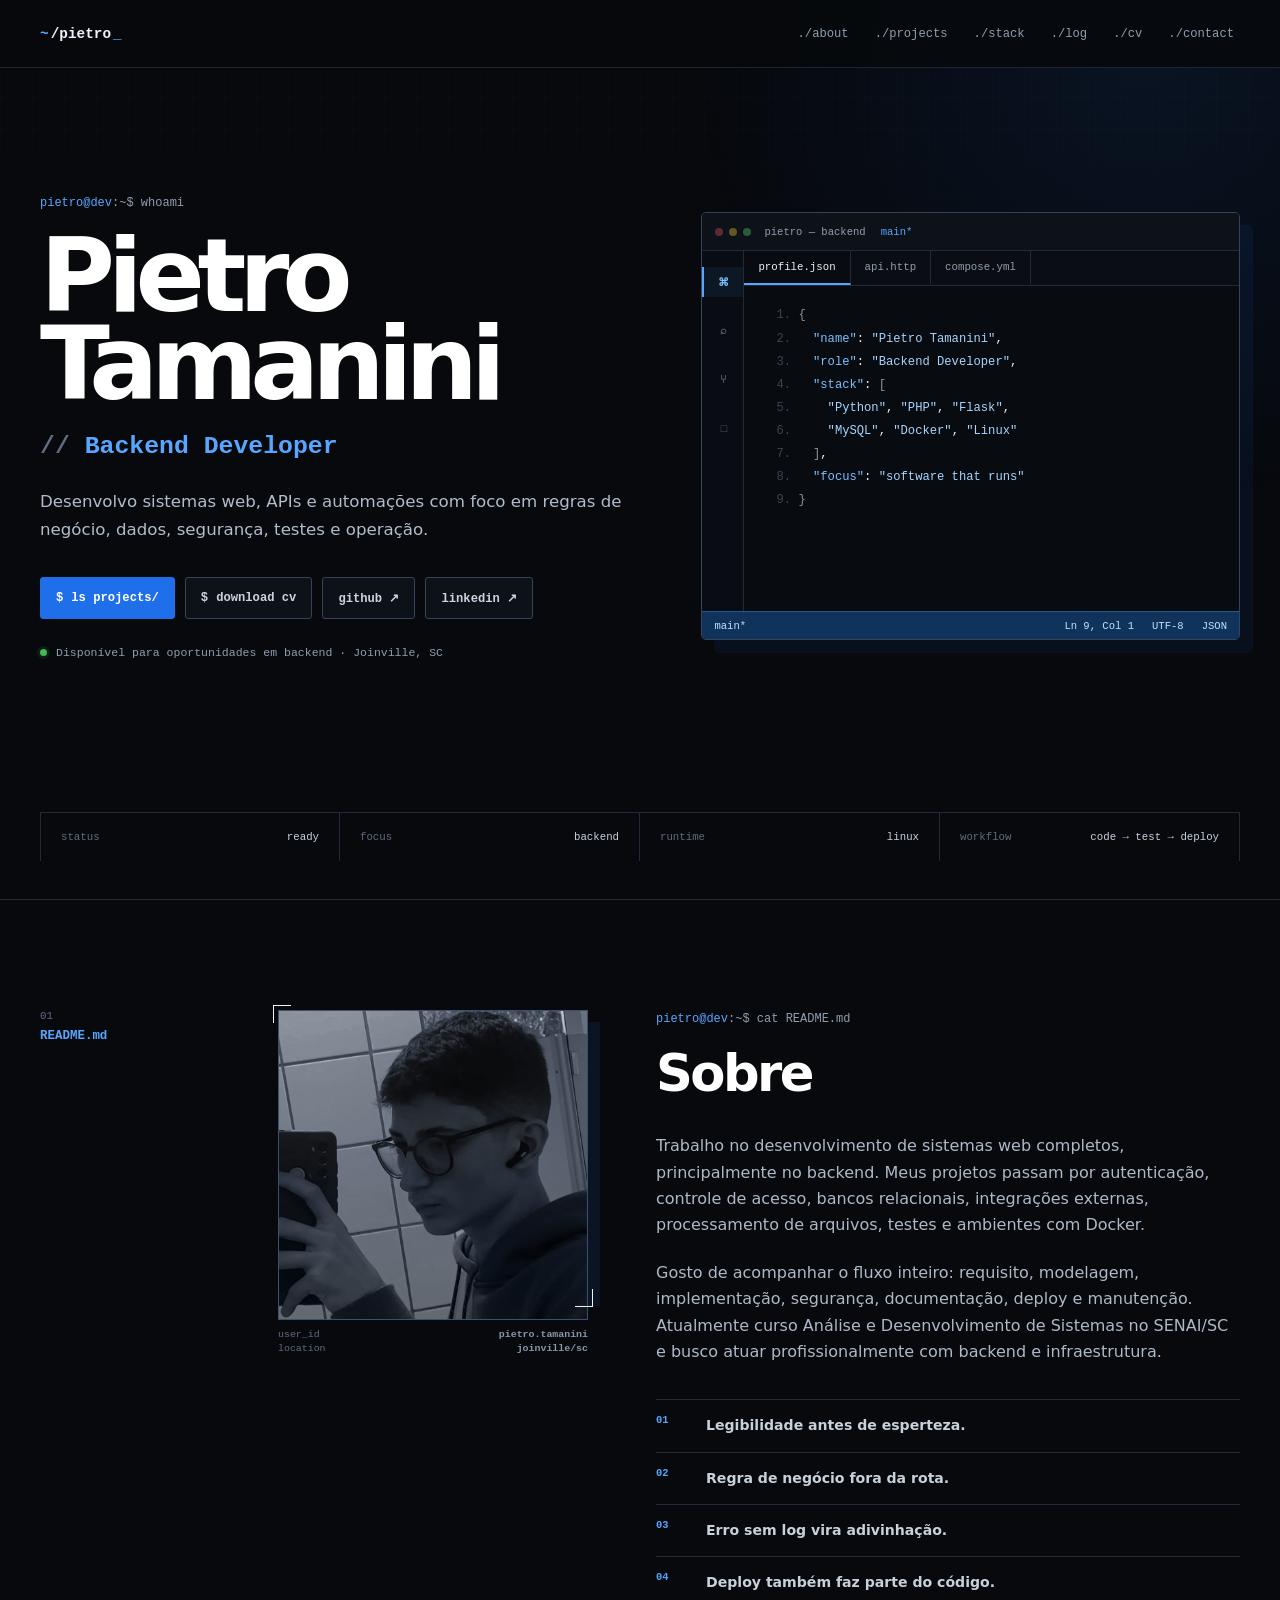
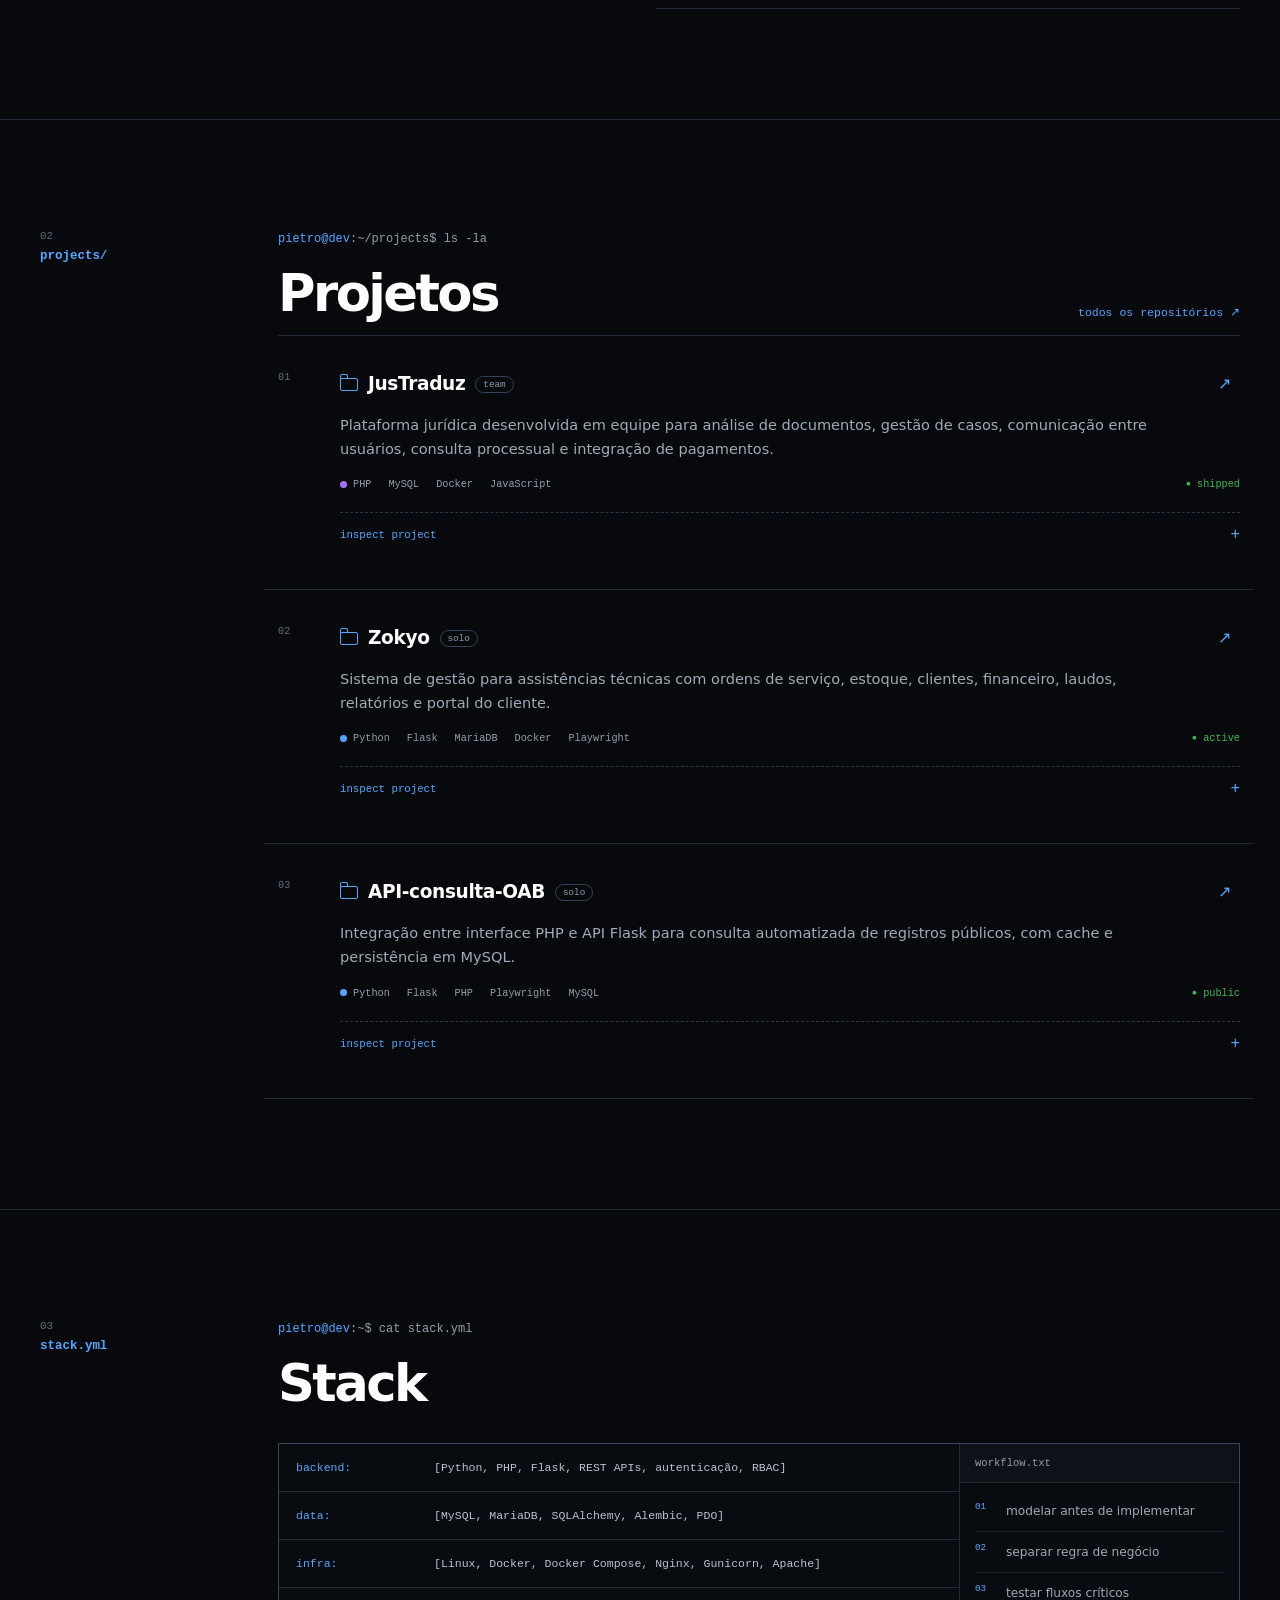
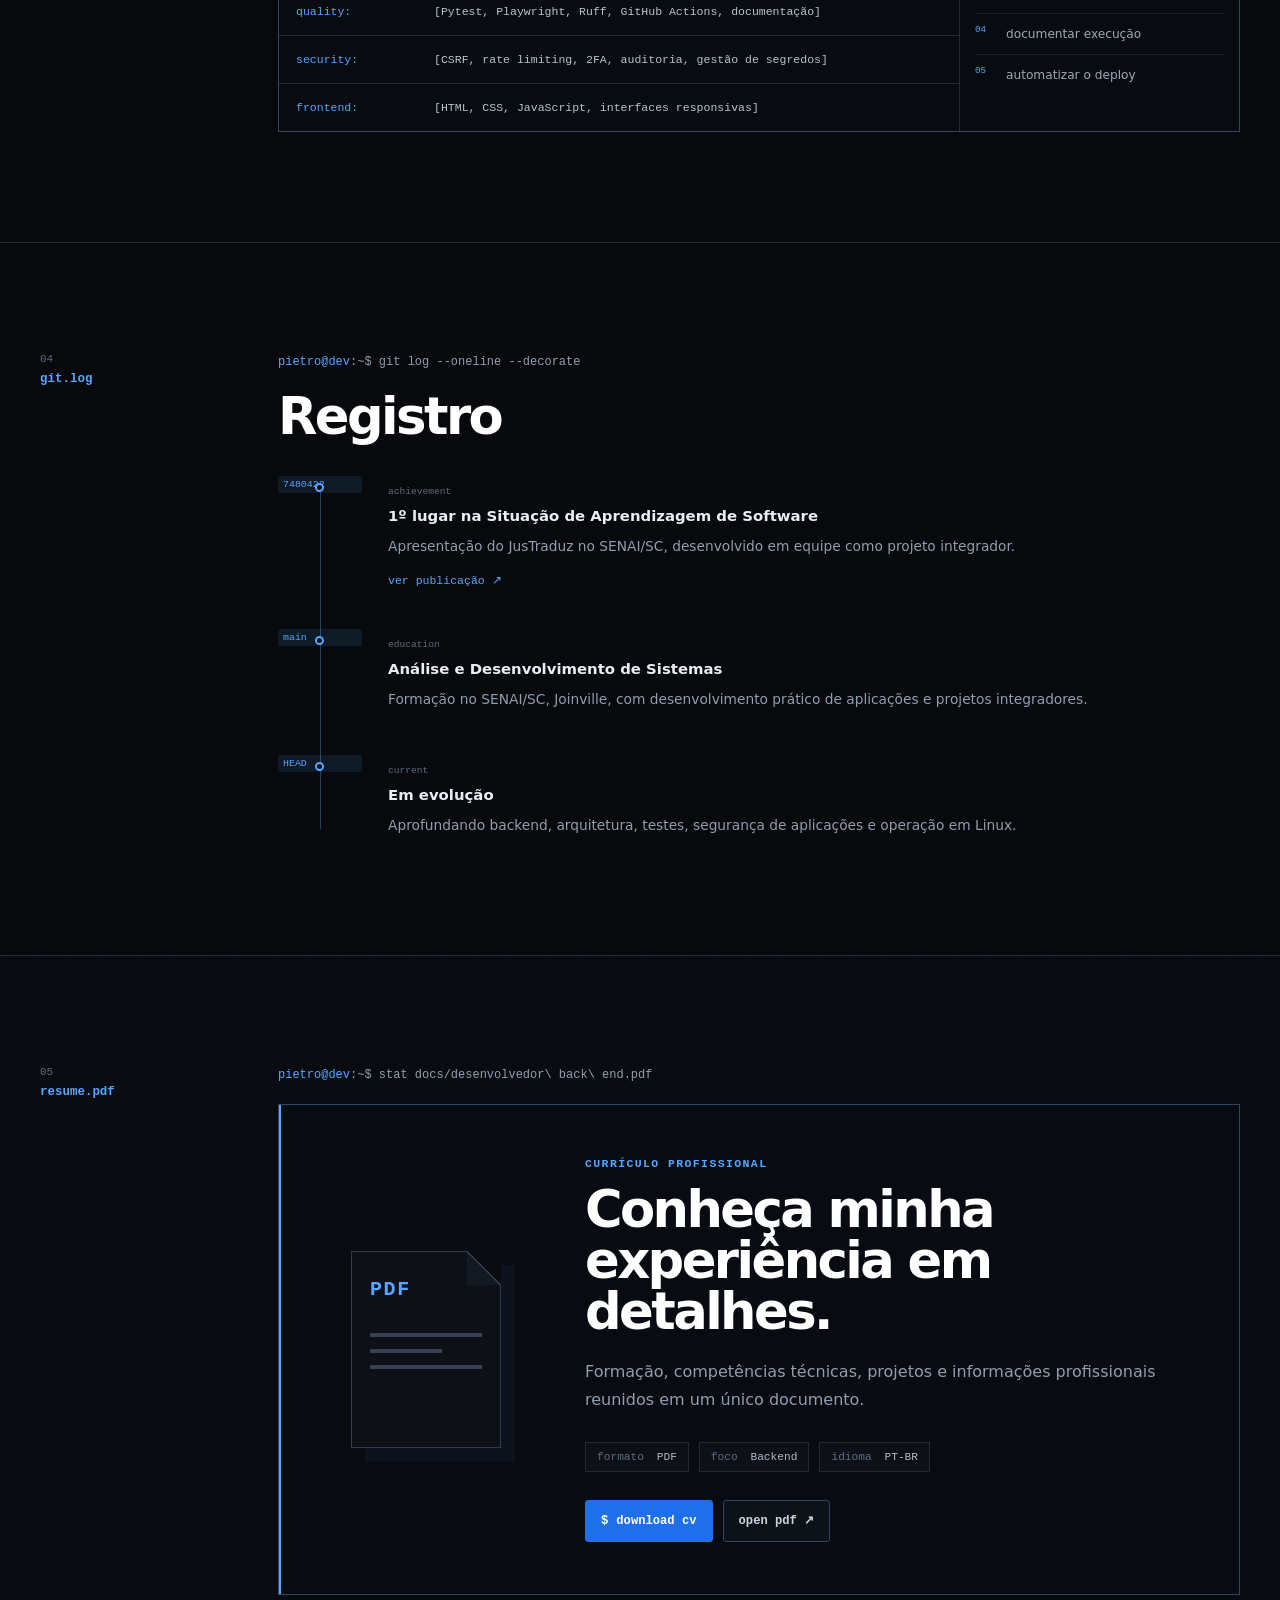
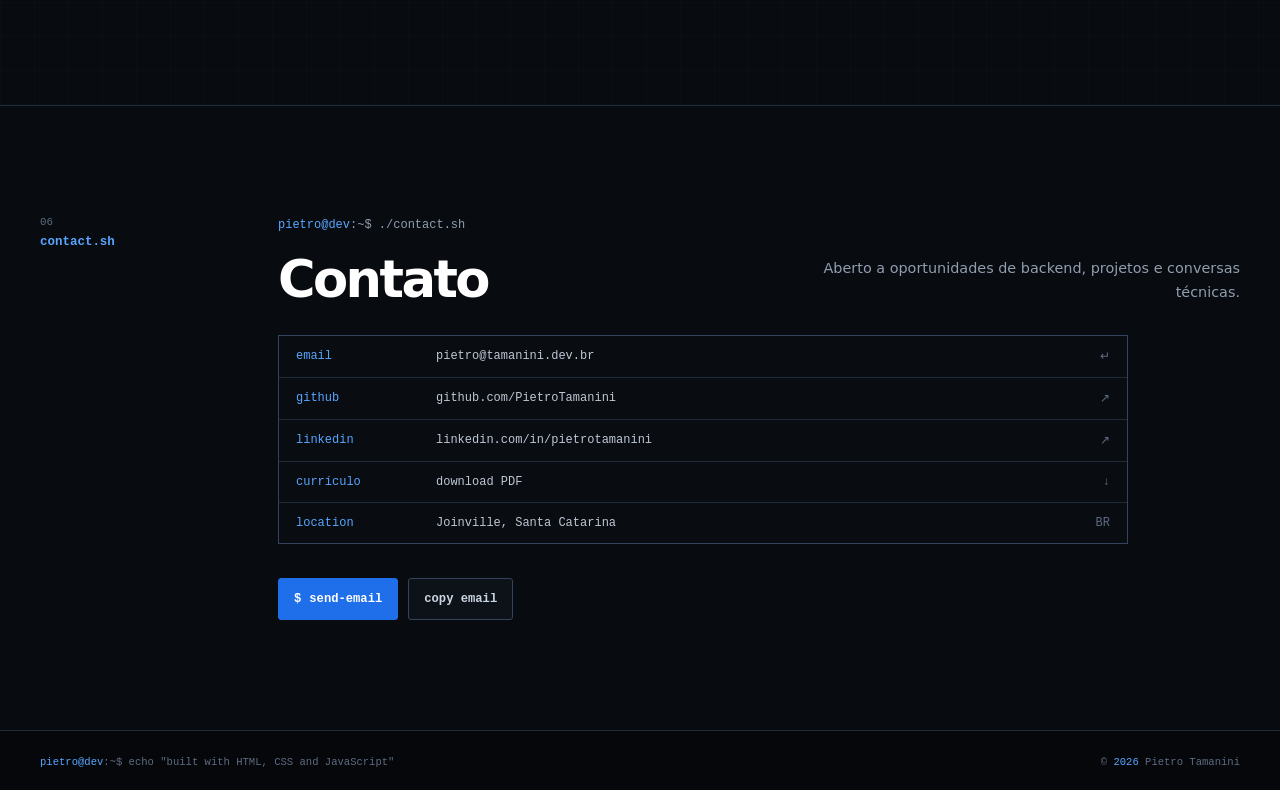
==== commit 029ae0b9: "melhoria do css" ====
--- a/index.html
+++ b/index.html
@@ -32,7 +32,7 @@
   <link rel="apple-touch-icon" href="assets/img/apple-touch-icon.png">
   <link rel="manifest" href="site.webmanifest">
   <script>document.documentElement.classList.add("js");</script>
-  <link rel="stylesheet" href="assets/css/style.css?v=20260718-cv">
+  <link rel="stylesheet" href="assets/css/style.css?v=20260718-nav-hover">
 
   <script type="application/ld+json">
   {
@@ -567,6 +567,6 @@
   </footer>
 
   <div class="toast" role="status" aria-live="polite"></div>
-  <script src="assets/js/main.js?v=20260718-cv" defer></script>
+  <script src="assets/js/main.js?v=20260718-scrollspy" defer></script>
 </body>
 </html>
--- a/assets/css/style.css
+++ b/assets/css/style.css
@@ -156,11 +156,15 @@
 .main-nav {
   display: flex;
   align-items: center;
-  gap: 26px;
+  gap: 14px;
 }
 
 .main-nav a {
   position: relative;
+  display: inline-flex;
+  align-items: center;
+  min-height: 36px;
+  padding: 0 6px;
   color: var(--muted);
   font: .76rem var(--mono);
   transition: color .16s ease;
@@ -180,8 +184,11 @@
 }
 
 .main-nav a:hover,
+.main-nav a:focus-visible,
 .main-nav a.active,
 .main-nav a[aria-current="location"] { color: var(--blue); }
+.main-nav a:hover::after,
+.main-nav a:focus-visible::after,
 .main-nav a.active::after,
 .main-nav a[aria-current="location"]::after { transform: scaleX(1); }
 
